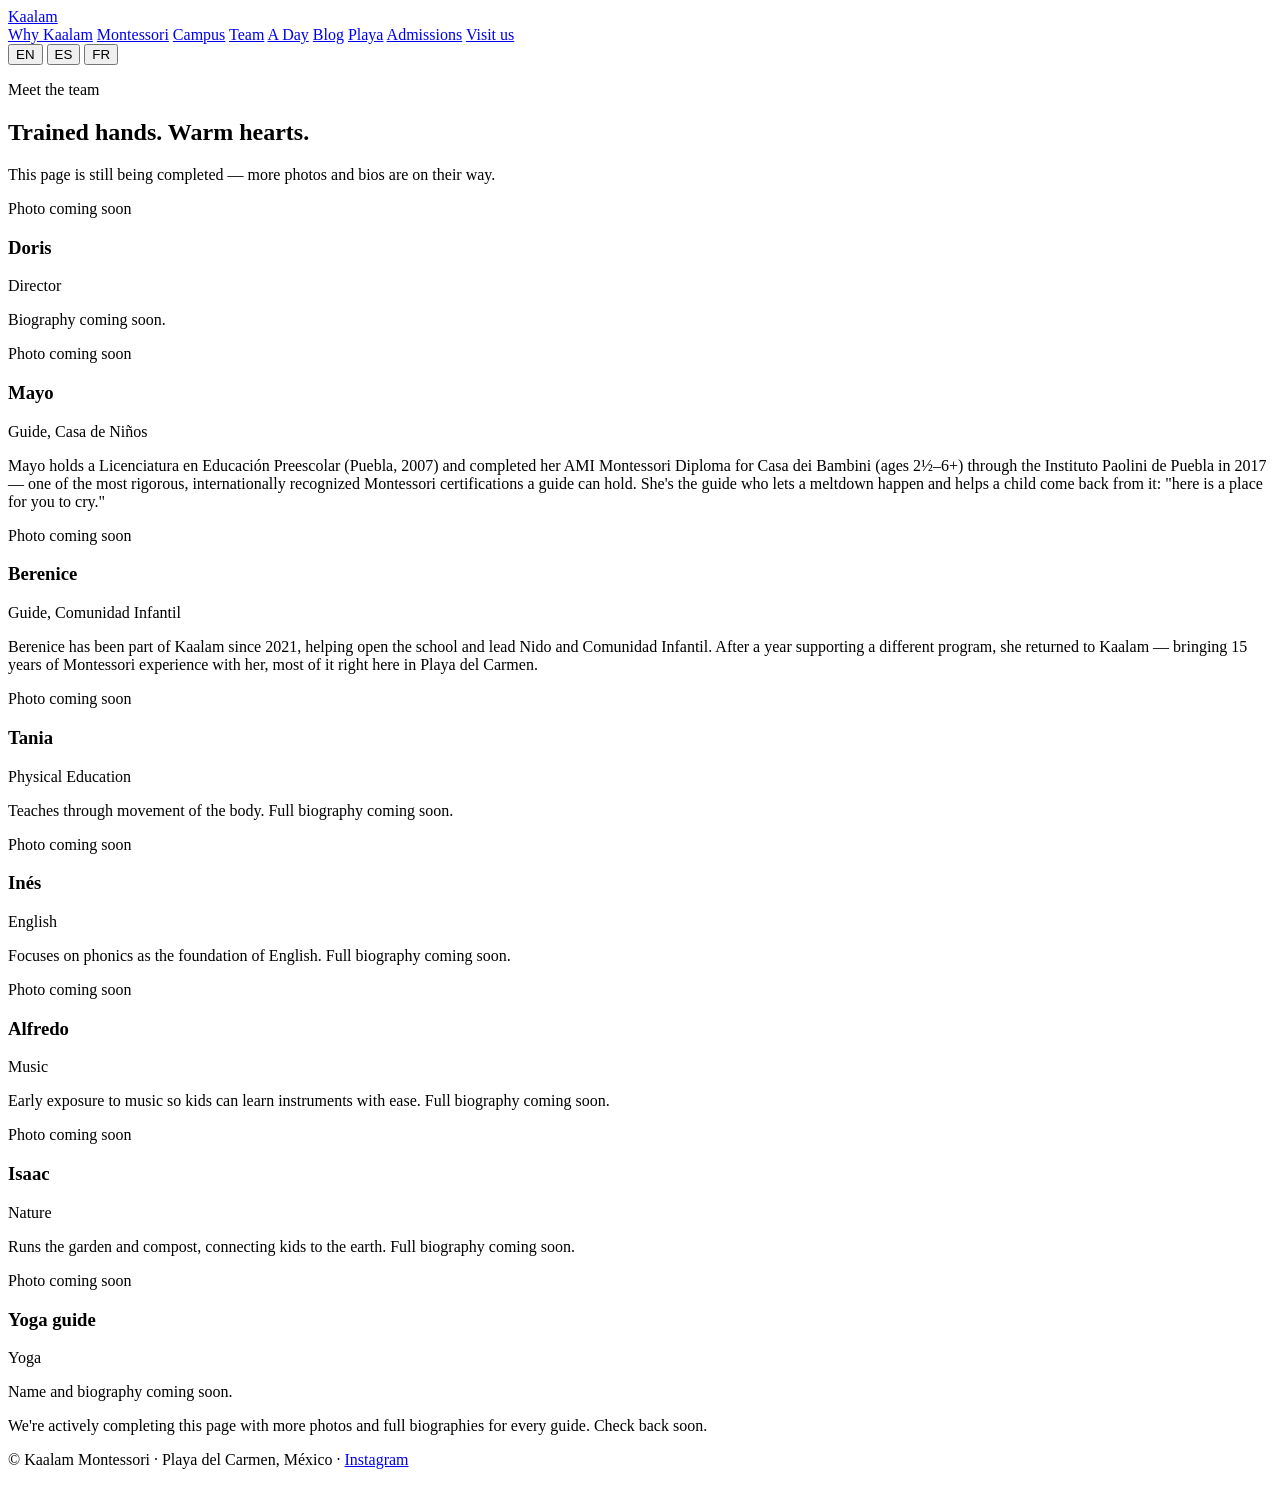
==== equipo.html @ 979062a9 "Add files via upload" ====
<!DOCTYPE html>
<html lang="en">
<head>
<meta charset="UTF-8">
<meta name="viewport" content="width=device-width, initial-scale=1.0">
<title>Equipo — Kaalam Montessori</title>
<link rel="preconnect" href="https://fonts.googleapis.com">
<link rel="preconnect" href="https://fonts.gstatic.com" crossorigin>
<link href="https://fonts.googleapis.com/css2?family=Fraunces:opsz,wght@9..144,400;9..144,500;9..144,600;9..144,700&family=Work+Sans:wght@300;400;500;600;700&family=Caveat:wght@500;600&display=swap" rel="stylesheet">
<link rel="stylesheet" href="styles.css">
<style>
/* Critical inline fallback: ensures only one language shows even if styles.css fails to load */
body.en [data-lang]:not([data-lang="en"]) { display: none !important; }
body.es [data-lang]:not([data-lang="es"]) { display: none !important; }
body.fr [data-lang]:not([data-lang="fr"]) { display: none !important; }
</style>

</head>
<body class="en">

<header class="nav">
  <div class="nav-inner">
    <a href="index.html" class="brand">Kaalam</a>
    <nav class="nav-links">
      <a href="por-que-kaalam.html"><span data-lang="en">Why Kaalam</span><span data-lang="es">Por qué Kaalam</span><span data-lang="fr">Pourquoi Kaalam</span></a>
      <a href="montessori.html">Montessori</a>
      <a href="campus.html"><span data-lang="en">Campus</span><span data-lang="es">Campus</span><span data-lang="fr">Campus</span></a>
      <a href="equipo.html" class="active"><span data-lang="en">Team</span><span data-lang="es">Equipo</span><span data-lang="fr">Équipe</span></a>
      <a href="un-dia.html"><span data-lang="en">A Day</span><span data-lang="es">Un Día</span><span data-lang="fr">Une Journée</span></a>
      <a href="blog.html">Blog</a>
      <a href="playa.html">Playa</a>
      <a href="inscripciones.html"><span data-lang="en">Admissions</span><span data-lang="es">Inscripciones</span><span data-lang="fr">Admissions</span></a>
      <a href="contacto.html" class="nav-cta"><span data-lang="en">Visit us</span><span data-lang="es">Visítanos</span><span data-lang="fr">Visitez-nous</span></a>
    </nav>
    <div class="lang-switch" role="group" aria-label="Language">
      <button data-set-lang="en" class="lang-btn active">EN</button>
      <button data-set-lang="es" class="lang-btn">ES</button>
      <button data-set-lang="fr" class="lang-btn">FR</button>
    </div>
  </div>
</header>

<section class="page-hero">
  <div class="section-inner">
    <p class="eyebrow"><span data-lang="en">Meet the team</span><span data-lang="es">Conoce al equipo</span><span data-lang="fr">Rencontrez l'équipe</span></p>
    <h1><span data-lang="en">Trained hands. Warm hearts.</span><span data-lang="es">Manos capacitadas. Corazones cálidos.</span><span data-lang="fr">Des mains formées. Des cœurs chaleureux.</span></h1>
    <p class="lead"><span data-lang="en">This page is still being completed — more photos and bios are on their way.</span><span data-lang="es">Esta página sigue en construcción — más fotos y biografías están por llegar.</span><span data-lang="fr">Cette page est encore en cours de construction — d'autres photos et biographies arrivent bientôt.</span></p>
  </div>
</section>

<section class="section">
  <div class="section-inner">
    <div class="team-grid">

      <div class="team-card placeholder">
        <div class="team-photo"><span data-lang="en">Photo coming soon</span><span data-lang="es">Foto próximamente</span><span data-lang="fr">Photo à venir</span></div>
        <h3>Doris</h3>
        <p class="team-role"><span data-lang="en">Director</span><span data-lang="es">Directora</span><span data-lang="fr">Directrice</span></p>
        <p><span data-lang="en">Biography coming soon.</span><span data-lang="es">Biografía próximamente.</span><span data-lang="fr">Biographie à venir.</span></p>
      </div>

      <div class="team-card placeholder">
        <div class="team-photo"><span data-lang="en">Photo coming soon</span><span data-lang="es">Foto próximamente</span><span data-lang="fr">Photo à venir</span></div>
        <h3>Mayo</h3>
        <p class="team-role"><span data-lang="en">Guide, Casa de Niños</span><span data-lang="es">Guía de Casa de Niños</span><span data-lang="fr">Éducatrice, Casa de Niños</span></p>
        <p>
          <span data-lang="en">Mayo holds a Licenciatura en Educación Preescolar (Puebla, 2007) and completed her AMI Montessori Diploma for Casa dei Bambini (ages 2½–6+) through the Instituto Paolini de Puebla in 2017 — one of the most rigorous, internationally recognized Montessori certifications a guide can hold. She's the guide who lets a meltdown happen and helps a child come back from it: "here is a place for you to cry."</span>
          <span data-lang="es">Mayo tiene una Licenciatura en Educación Preescolar (Puebla, 2007) y completó su Diploma Montessori AMI para Casa dei Bambini (2½–6+ años) en el Instituto Paolini de Puebla en 2017 — una de las certificaciones Montessori más rigurosas y reconocidas internacionalmente que puede tener una guía. Es la guía que deja que suceda una crisis y ayuda al niño a volver de ella: "aquí tienes un lugar para llorar".</span>
          <span data-lang="fr">Mayo est titulaire d'une Licenciatura en Educación Preescolar (Puebla, 2007) et a obtenu son Diplôme Montessori AMI pour Casa dei Bambini (2½–6+ ans) à l'Instituto Paolini de Puebla en 2017 — l'une des certifications Montessori les plus rigoureuses et reconnues internationalement. C'est l'éducatrice qui laisse une crise se produire et aide l'enfant à en revenir : « voici un endroit où tu peux pleurer ».</span>
        </p>
      </div>

      <div class="team-card">
        <div class="team-photo"><span data-lang="en">Photo coming soon</span><span data-lang="es">Foto próximamente</span><span data-lang="fr">Photo à venir</span></div>
        <h3>Berenice</h3>
        <p class="team-role"><span data-lang="en">Guide, Comunidad Infantil</span><span data-lang="es">Guía de Comunidad Infantil</span><span data-lang="fr">Éducatrice, Comunidad Infantil</span></p>
        <p>
          <span data-lang="en">Berenice has been part of Kaalam since 2021, helping open the school and lead Nido and Comunidad Infantil. After a year supporting a different program, she returned to Kaalam — bringing 15 years of Montessori experience with her, most of it right here in Playa del Carmen.</span>
          <span data-lang="es">Berenice es parte de Kaalam desde 2021, ayudando a abrir la escuela y liderando Nido y Comunidad Infantil. Después de un año apoyando en otro programa, regresó a Kaalam — trayendo consigo 15 años de experiencia Montessori, la mayoría aquí mismo en Playa del Carmen.</span>
          <span data-lang="fr">Berenice fait partie de Kaalam depuis 2021, ayant contribué à l'ouverture de l'école et dirigeant Nido et Comunidad Infantil. Après une année à soutenir un autre programme, elle est revenue à Kaalam — avec 15 ans d'expérience Montessori, la plupart ici même à Playa del Carmen.</span>
        </p>
      </div>

      <div class="team-card placeholder">
        <div class="team-photo"><span data-lang="en">Photo coming soon</span><span data-lang="es">Foto próximamente</span><span data-lang="fr">Photo à venir</span></div>
        <h3>Tania</h3>
        <p class="team-role"><span data-lang="en">Physical Education</span><span data-lang="es">Educación Física</span><span data-lang="fr">Éducation Physique</span></p>
        <p><span data-lang="en">Teaches through movement of the body. Full biography coming soon.</span><span data-lang="es">Enseña a través del movimiento del cuerpo. Biografía completa próximamente.</span><span data-lang="fr">Enseigne à travers le mouvement du corps. Biographie complète à venir.</span></p>
      </div>

      <div class="team-card placeholder">
        <div class="team-photo"><span data-lang="en">Photo coming soon</span><span data-lang="es">Foto próximamente</span><span data-lang="fr">Photo à venir</span></div>
        <h3>Inés</h3>
        <p class="team-role">English</p>
        <p><span data-lang="en">Focuses on phonics as the foundation of English. Full biography coming soon.</span><span data-lang="es">Se enfoca en la fonética como base del inglés. Biografía completa próximamente.</span><span data-lang="fr">Se concentre sur la phonétique comme base de l'anglais. Biographie complète à venir.</span></p>
      </div>

      <div class="team-card placeholder">
        <div class="team-photo"><span data-lang="en">Photo coming soon</span><span data-lang="es">Foto próximamente</span><span data-lang="fr">Photo à venir</span></div>
        <h3>Alfredo</h3>
        <p class="team-role"><span data-lang="en">Music</span><span data-lang="es">Música</span><span data-lang="fr">Musique</span></p>
        <p><span data-lang="en">Early exposure to music so kids can learn instruments with ease. Full biography coming soon.</span><span data-lang="es">Exposición temprana a la música para que los niños aprendan instrumentos con facilidad. Biografía completa próximamente.</span><span data-lang="fr">Une exposition précoce à la musique pour apprendre les instruments avec aisance. Biographie complète à venir.</span></p>
      </div>

      <div class="team-card placeholder">
        <div class="team-photo"><span data-lang="en">Photo coming soon</span><span data-lang="es">Foto próximamente</span><span data-lang="fr">Photo à venir</span></div>
        <h3>Isaac</h3>
        <p class="team-role"><span data-lang="en">Nature</span><span data-lang="es">Naturaleza</span><span data-lang="fr">Nature</span></p>
        <p><span data-lang="en">Runs the garden and compost, connecting kids to the earth. Full biography coming soon.</span><span data-lang="es">Dirige el huerto y la composta, conectando a los niños con la tierra. Biografía completa próximamente.</span><span data-lang="fr">Gère le jardin et le compost, en connectant les enfants à la terre. Biographie complète à venir.</span></p>
      </div>

      <div class="team-card placeholder">
        <div class="team-photo"><span data-lang="en">Photo coming soon</span><span data-lang="es">Foto próximamente</span><span data-lang="fr">Photo à venir</span></div>
        <h3><span data-lang="en">Yoga guide</span><span data-lang="es">Guía de Yoga</span><span data-lang="fr">Guide de Yoga</span></h3>
        <p class="team-role"><span data-lang="en">Yoga</span><span data-lang="es">Yoga</span><span data-lang="fr">Yoga</span></p>
        <p><span data-lang="en">Name and biography coming soon.</span><span data-lang="es">Nombre y biografía próximamente.</span><span data-lang="fr">Nom et biographie à venir.</span></p>
      </div>

    </div>
    <div class="placeholder-note">
      <span data-lang="en">We're actively completing this page with more photos and full biographies for every guide. Check back soon.</span>
      <span data-lang="es">Estamos completando activamente esta página con más fotos y biografías completas de cada guía. Vuelve pronto.</span>
      <span data-lang="fr">Nous complétons activement cette page avec plus de photos et des biographies complètes pour chaque éducatrice. Revenez bientôt.</span>
    </div>
  </div>
</section>

<footer class="footer">
  <p>© <span id="year"></span> Kaalam Montessori · Playa del Carmen, México · <a href="https://instagram.com/montessorikaalam" target="_blank" rel="noopener">Instagram</a></p>
</footer>
<script src="script.js"></script>
</body>
</html>
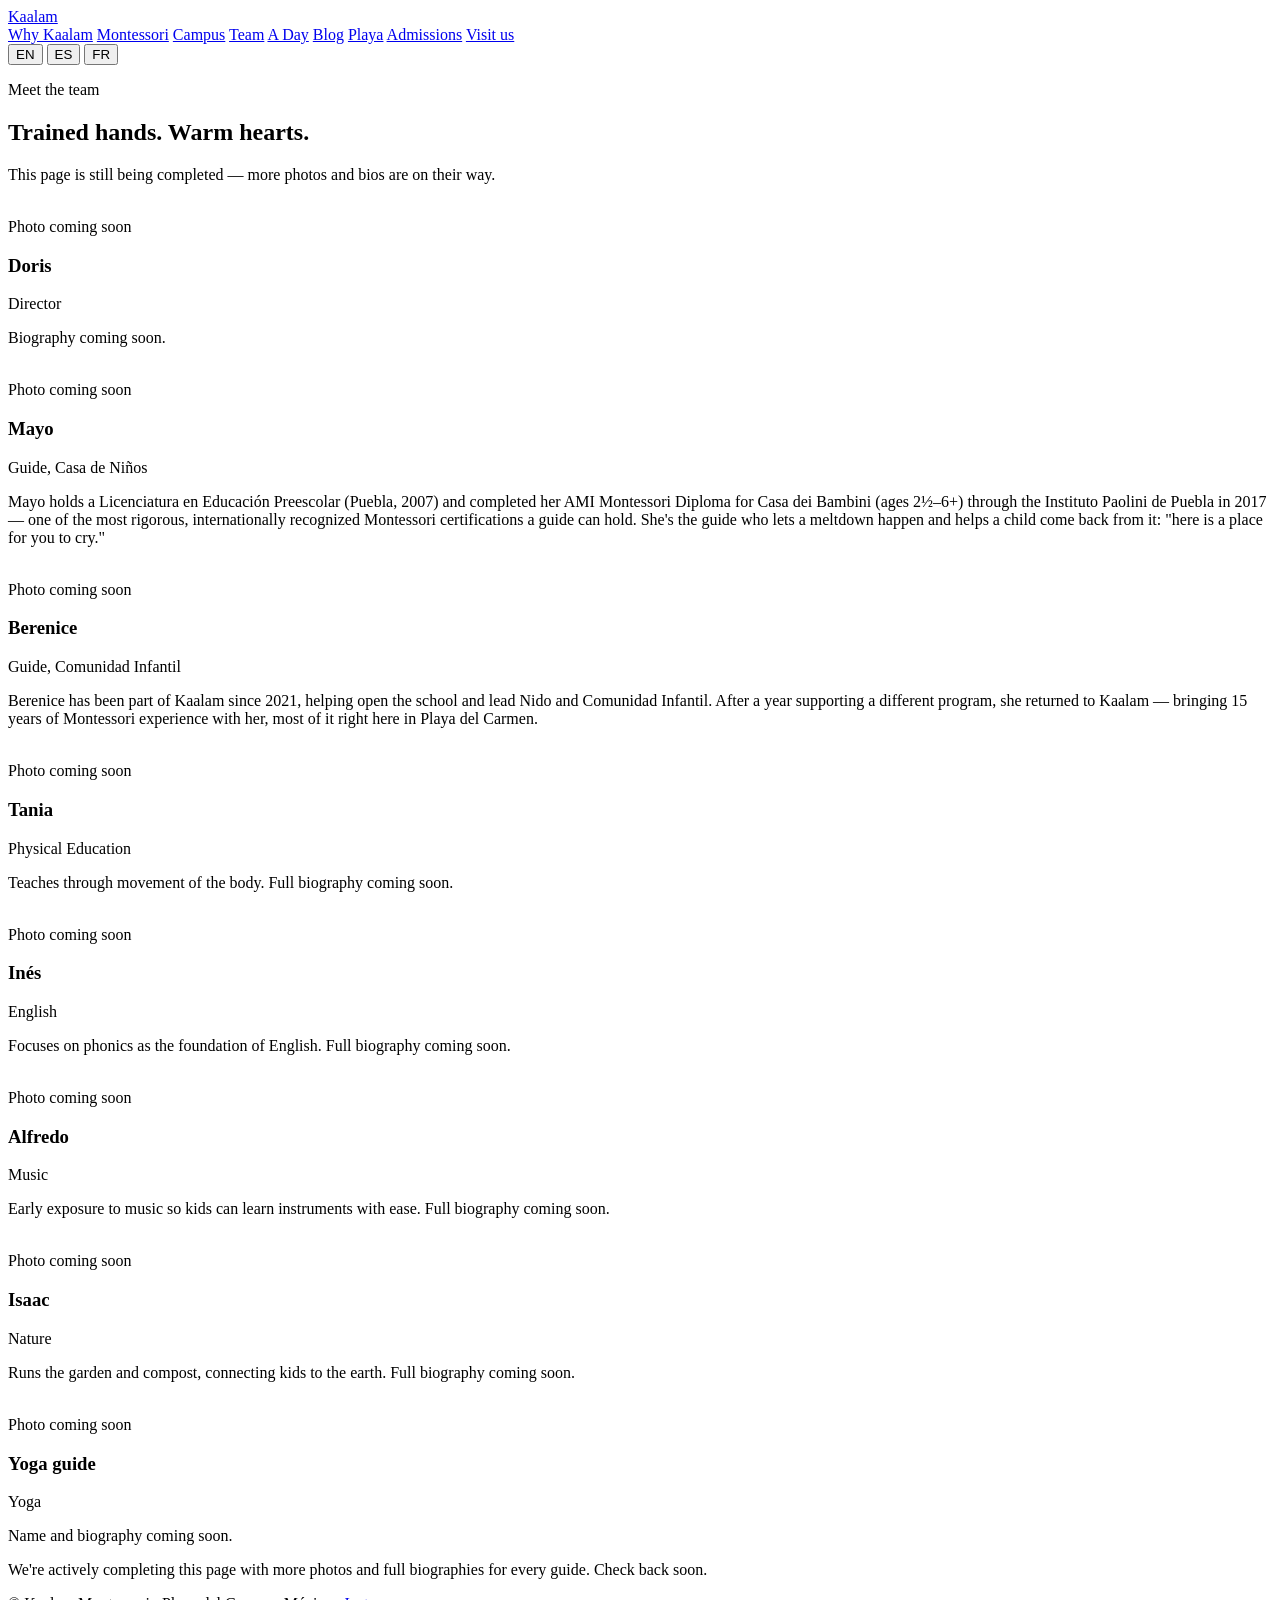
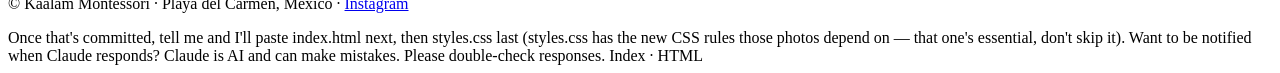
==== commit b1dcd65a: "Update equipo.html" ====
--- a/equipo.html
+++ b/equipo.html
@@ -53,14 +53,14 @@
     <div class="team-grid">
 
       <div class="team-card placeholder">
-        <div class="team-photo"><span data-lang="en">Photo coming soon</span><span data-lang="es">Foto próximamente</span><span data-lang="fr">Photo à venir</span></div>
+        <div class="team-photo has-img"><img src="images/community-work.jpg" alt=""><div class="ph-badge"><span data-lang="en">Photo coming soon</span><span data-lang="es">Foto próximamente</span><span data-lang="fr">Photo à venir</span></div></div>
         <h3>Doris</h3>
         <p class="team-role"><span data-lang="en">Director</span><span data-lang="es">Directora</span><span data-lang="fr">Directrice</span></p>
         <p><span data-lang="en">Biography coming soon.</span><span data-lang="es">Biografía próximamente.</span><span data-lang="fr">Biographie à venir.</span></p>
       </div>
 
       <div class="team-card placeholder">
-        <div class="team-photo"><span data-lang="en">Photo coming soon</span><span data-lang="es">Foto próximamente</span><span data-lang="fr">Photo à venir</span></div>
+        <div class="team-photo has-img"><img src="images/cylinders.jpg" alt=""><div class="ph-badge"><span data-lang="en">Photo coming soon</span><span data-lang="es">Foto próximamente</span><span data-lang="fr">Photo à venir</span></div></div>
         <h3>Mayo</h3>
         <p class="team-role"><span data-lang="en">Guide, Casa de Niños</span><span data-lang="es">Guía de Casa de Niños</span><span data-lang="fr">Éducatrice, Casa de Niños</span></p>
         <p>
@@ -71,7 +71,7 @@
       </div>
 
       <div class="team-card">
-        <div class="team-photo"><span data-lang="en">Photo coming soon</span><span data-lang="es">Foto próximamente</span><span data-lang="fr">Photo à venir</span></div>
+        <div class="team-photo has-img"><img src="images/climb-2.jpg" alt=""><div class="ph-badge"><span data-lang="en">Photo coming soon</span><span data-lang="es">Foto próximamente</span><span data-lang="fr">Photo à venir</span></div></div>
         <h3>Berenice</h3>
         <p class="team-role"><span data-lang="en">Guide, Comunidad Infantil</span><span data-lang="es">Guía de Comunidad Infantil</span><span data-lang="fr">Éducatrice, Comunidad Infantil</span></p>
         <p>
@@ -82,35 +82,35 @@
       </div>
 
       <div class="team-card placeholder">
-        <div class="team-photo"><span data-lang="en">Photo coming soon</span><span data-lang="es">Foto próximamente</span><span data-lang="fr">Photo à venir</span></div>
+        <div class="team-photo has-img"><img src="images/climb-1.jpg" alt=""><div class="ph-badge"><span data-lang="en">Photo coming soon</span><span data-lang="es">Foto próximamente</span><span data-lang="fr">Photo à venir</span></div></div>
         <h3>Tania</h3>
         <p class="team-role"><span data-lang="en">Physical Education</span><span data-lang="es">Educación Física</span><span data-lang="fr">Éducation Physique</span></p>
         <p><span data-lang="en">Teaches through movement of the body. Full biography coming soon.</span><span data-lang="es">Enseña a través del movimiento del cuerpo. Biografía completa próximamente.</span><span data-lang="fr">Enseigne à travers le mouvement du corps. Biographie complète à venir.</span></p>
       </div>
 
       <div class="team-card placeholder">
-        <div class="team-photo"><span data-lang="en">Photo coming soon</span><span data-lang="es">Foto próximamente</span><span data-lang="fr">Photo à venir</span></div>
+        <div class="team-photo has-img"><img src="images/grammar-work.jpg" alt=""><div class="ph-badge"><span data-lang="en">Photo coming soon</span><span data-lang="es">Foto próximamente</span><span data-lang="fr">Photo à venir</span></div></div>
         <h3>Inés</h3>
         <p class="team-role">English</p>
         <p><span data-lang="en">Focuses on phonics as the foundation of English. Full biography coming soon.</span><span data-lang="es">Se enfoca en la fonética como base del inglés. Biografía completa próximamente.</span><span data-lang="fr">Se concentre sur la phonétique comme base de l'anglais. Biographie complète à venir.</span></p>
       </div>
 
       <div class="team-card placeholder">
-        <div class="team-photo"><span data-lang="en">Photo coming soon</span><span data-lang="es">Foto próximamente</span><span data-lang="fr">Photo à venir</span></div>
+        <div class="team-photo has-img"><img src="images/bead-stair.jpg" alt=""><div class="ph-badge"><span data-lang="en">Photo coming soon</span><span data-lang="es">Foto próximamente</span><span data-lang="fr">Photo à venir</span></div></div>
         <h3>Alfredo</h3>
         <p class="team-role"><span data-lang="en">Music</span><span data-lang="es">Música</span><span data-lang="fr">Musique</span></p>
         <p><span data-lang="en">Early exposure to music so kids can learn instruments with ease. Full biography coming soon.</span><span data-lang="es">Exposición temprana a la música para que los niños aprendan instrumentos con facilidad. Biografía completa próximamente.</span><span data-lang="fr">Une exposition précoce à la musique pour apprendre les instruments avec aisance. Biographie complète à venir.</span></p>
       </div>
 
       <div class="team-card placeholder">
-        <div class="team-photo"><span data-lang="en">Photo coming soon</span><span data-lang="es">Foto próximamente</span><span data-lang="fr">Photo à venir</span></div>
+        <div class="team-photo has-img"><img src="images/garden.jpg" alt=""><div class="ph-badge"><span data-lang="en">Photo coming soon</span><span data-lang="es">Foto próximamente</span><span data-lang="fr">Photo à venir</span></div></div>
         <h3>Isaac</h3>
         <p class="team-role"><span data-lang="en">Nature</span><span data-lang="es">Naturaleza</span><span data-lang="fr">Nature</span></p>
         <p><span data-lang="en">Runs the garden and compost, connecting kids to the earth. Full biography coming soon.</span><span data-lang="es">Dirige el huerto y la composta, conectando a los niños con la tierra. Biografía completa próximamente.</span><span data-lang="fr">Gère le jardin et le compost, en connectant les enfants à la terre. Biographie complète à venir.</span></p>
       </div>
 
       <div class="team-card placeholder">
-        <div class="team-photo"><span data-lang="en">Photo coming soon</span><span data-lang="es">Foto próximamente</span><span data-lang="fr">Photo à venir</span></div>
+        <div class="team-photo has-img"><img src="images/number-rods.jpg" alt=""><div class="ph-badge"><span data-lang="en">Photo coming soon</span><span data-lang="es">Foto próximamente</span><span data-lang="fr">Photo à venir</span></div></div>
         <h3><span data-lang="en">Yoga guide</span><span data-lang="es">Guía de Yoga</span><span data-lang="fr">Guide de Yoga</span></h3>
         <p class="team-role"><span data-lang="en">Yoga</span><span data-lang="es">Yoga</span><span data-lang="fr">Yoga</span></p>
         <p><span data-lang="en">Name and biography coming soon.</span><span data-lang="es">Nombre y biografía próximamente.</span><span data-lang="fr">Nom et biographie à venir.</span></p>
@@ -131,3 +131,13 @@
 <script src="script.js"></script>
 </body>
 </html>
+
+Once that's committed, tell me and I'll paste index.html next, then styles.css last (styles.css has the new CSS rules those photos depend on — that one's essential, don't skip it).
+
+Want to be notified when Claude responds?
+
+
+
+
+Claude is AI and can make mistakes. Please double-check responses.
+Index · HTML
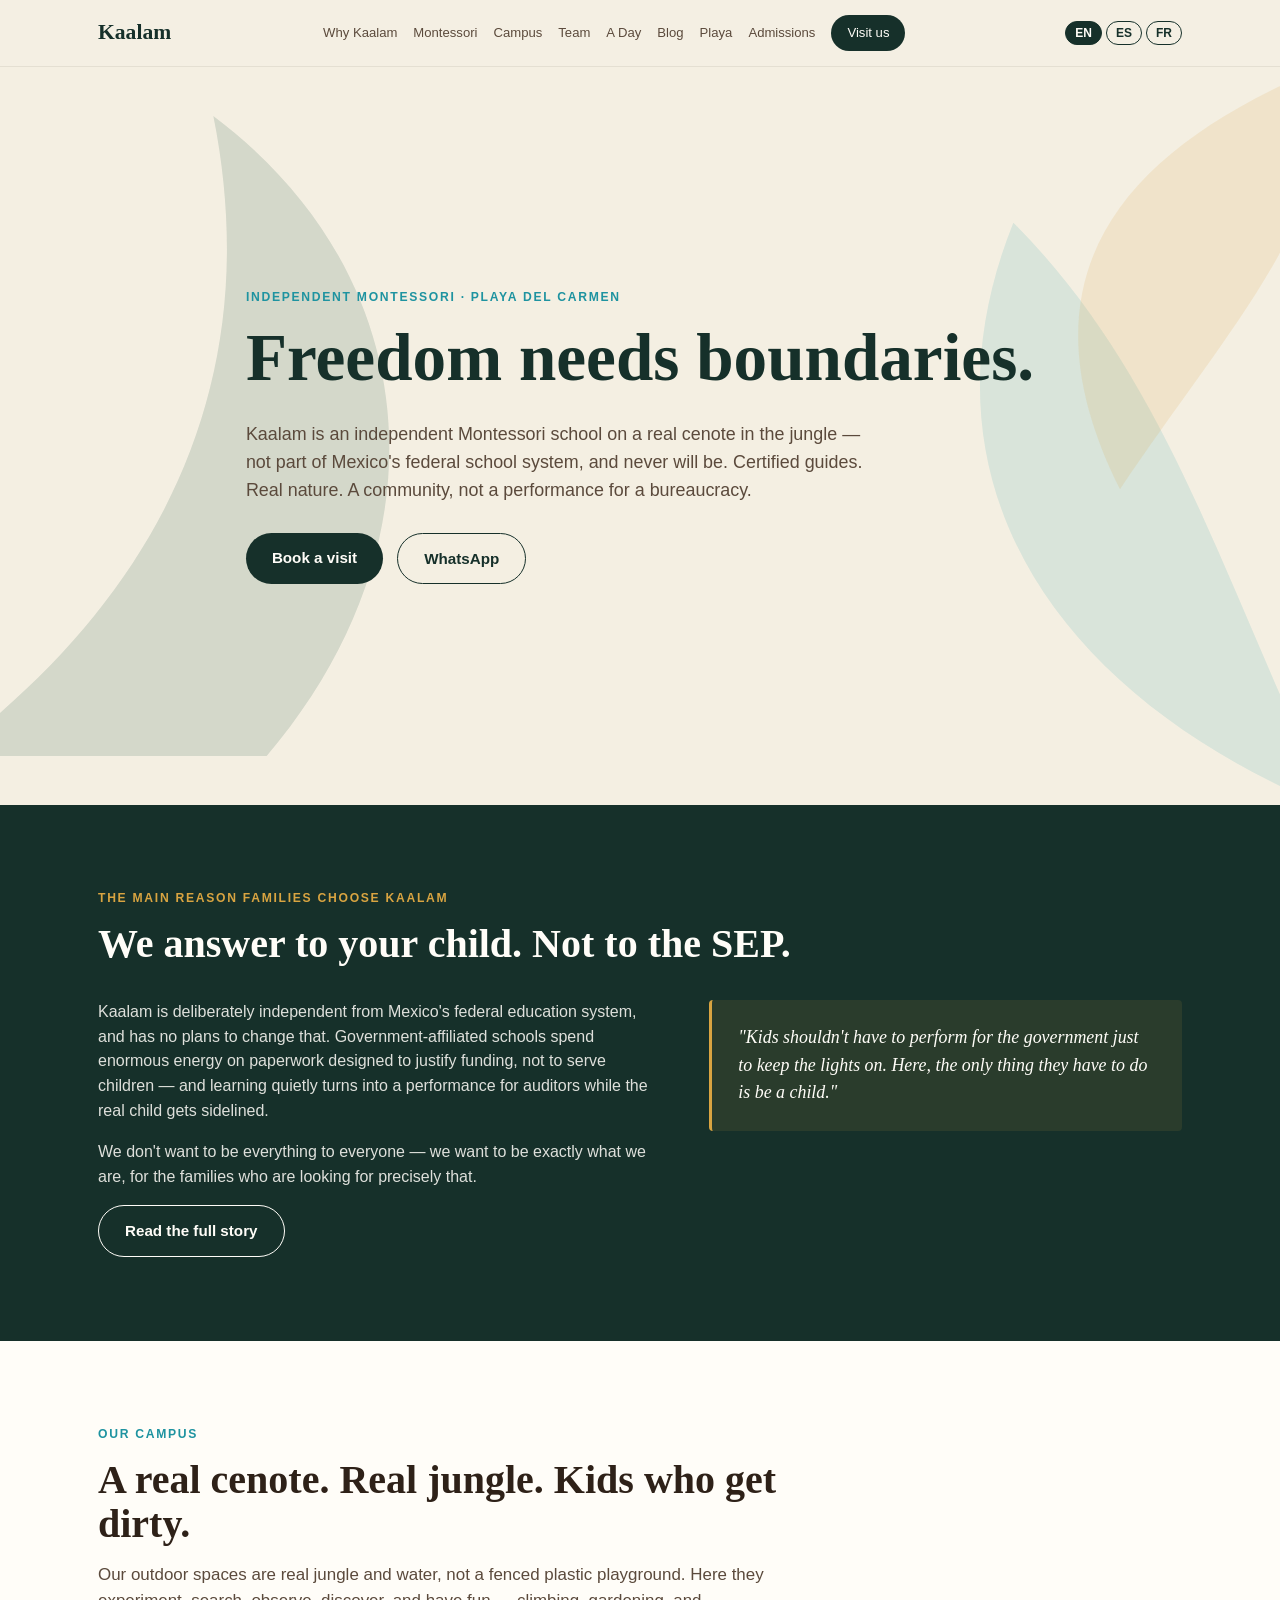
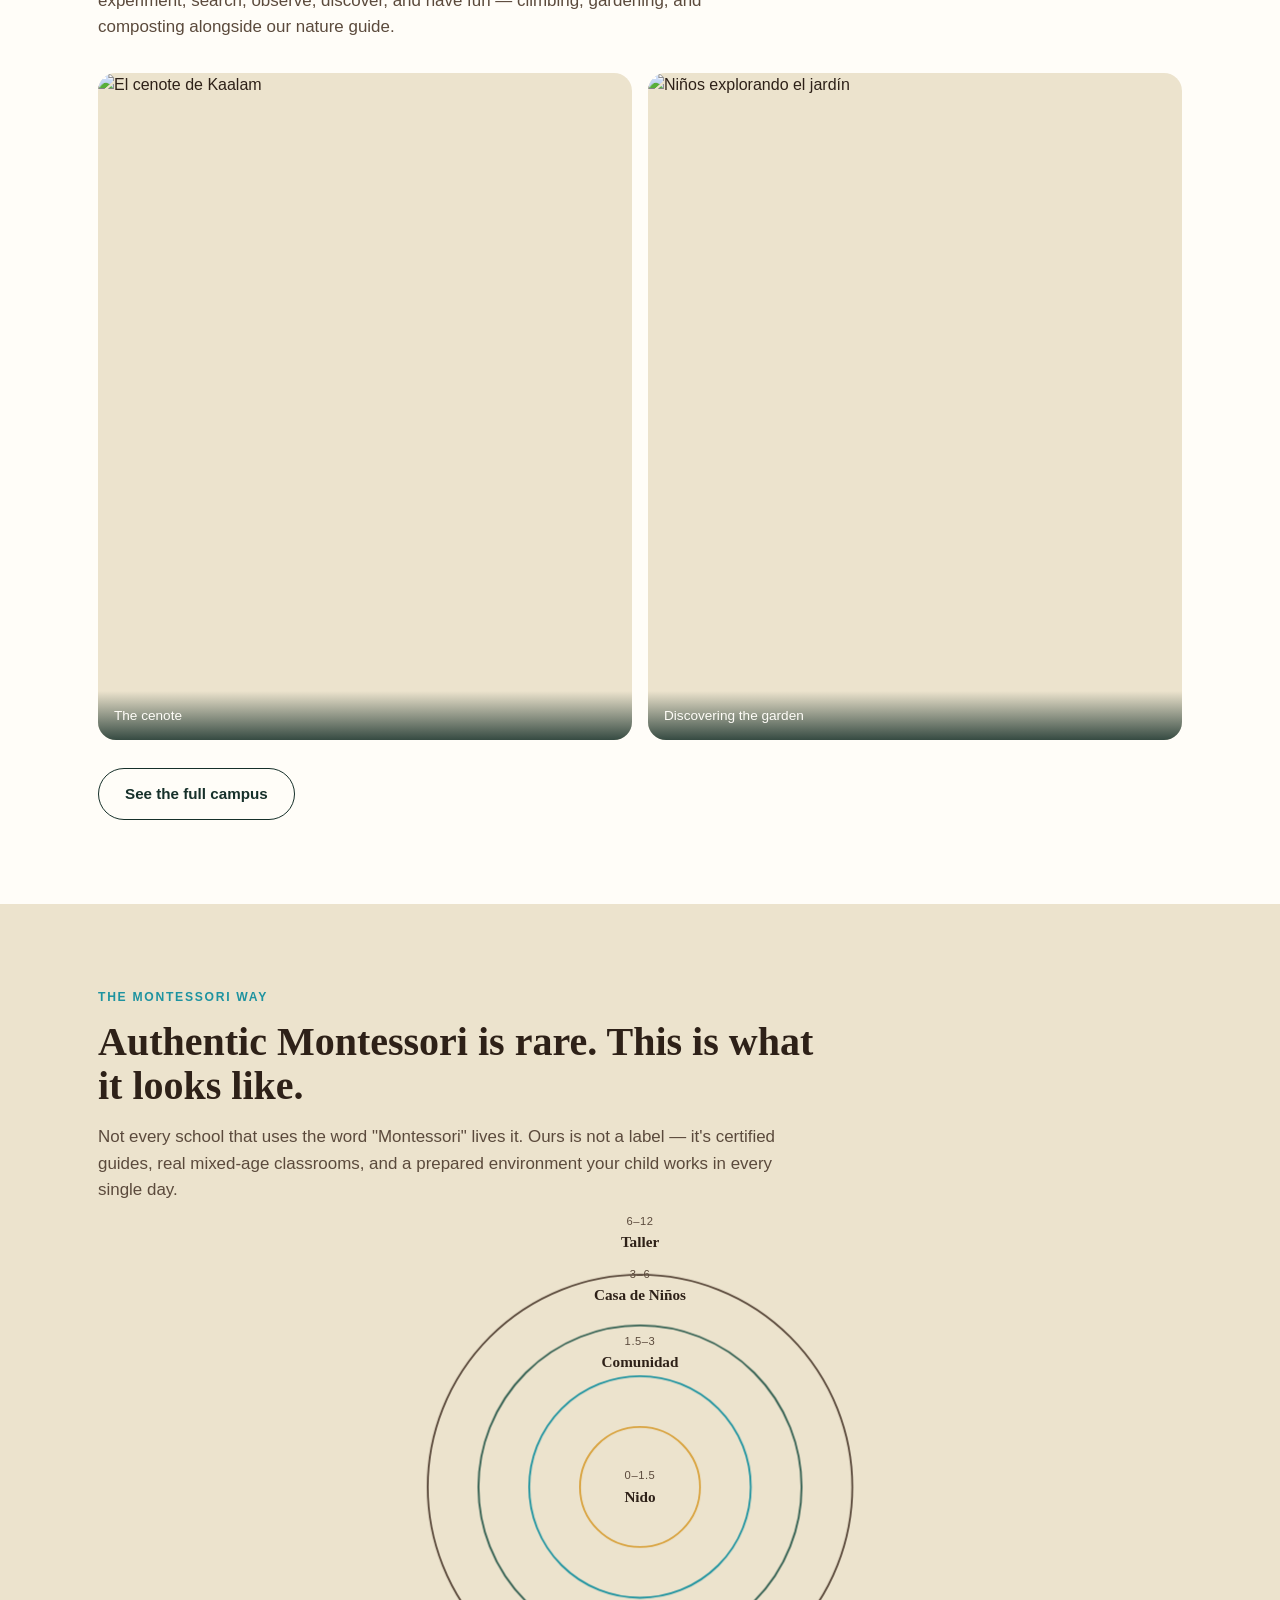
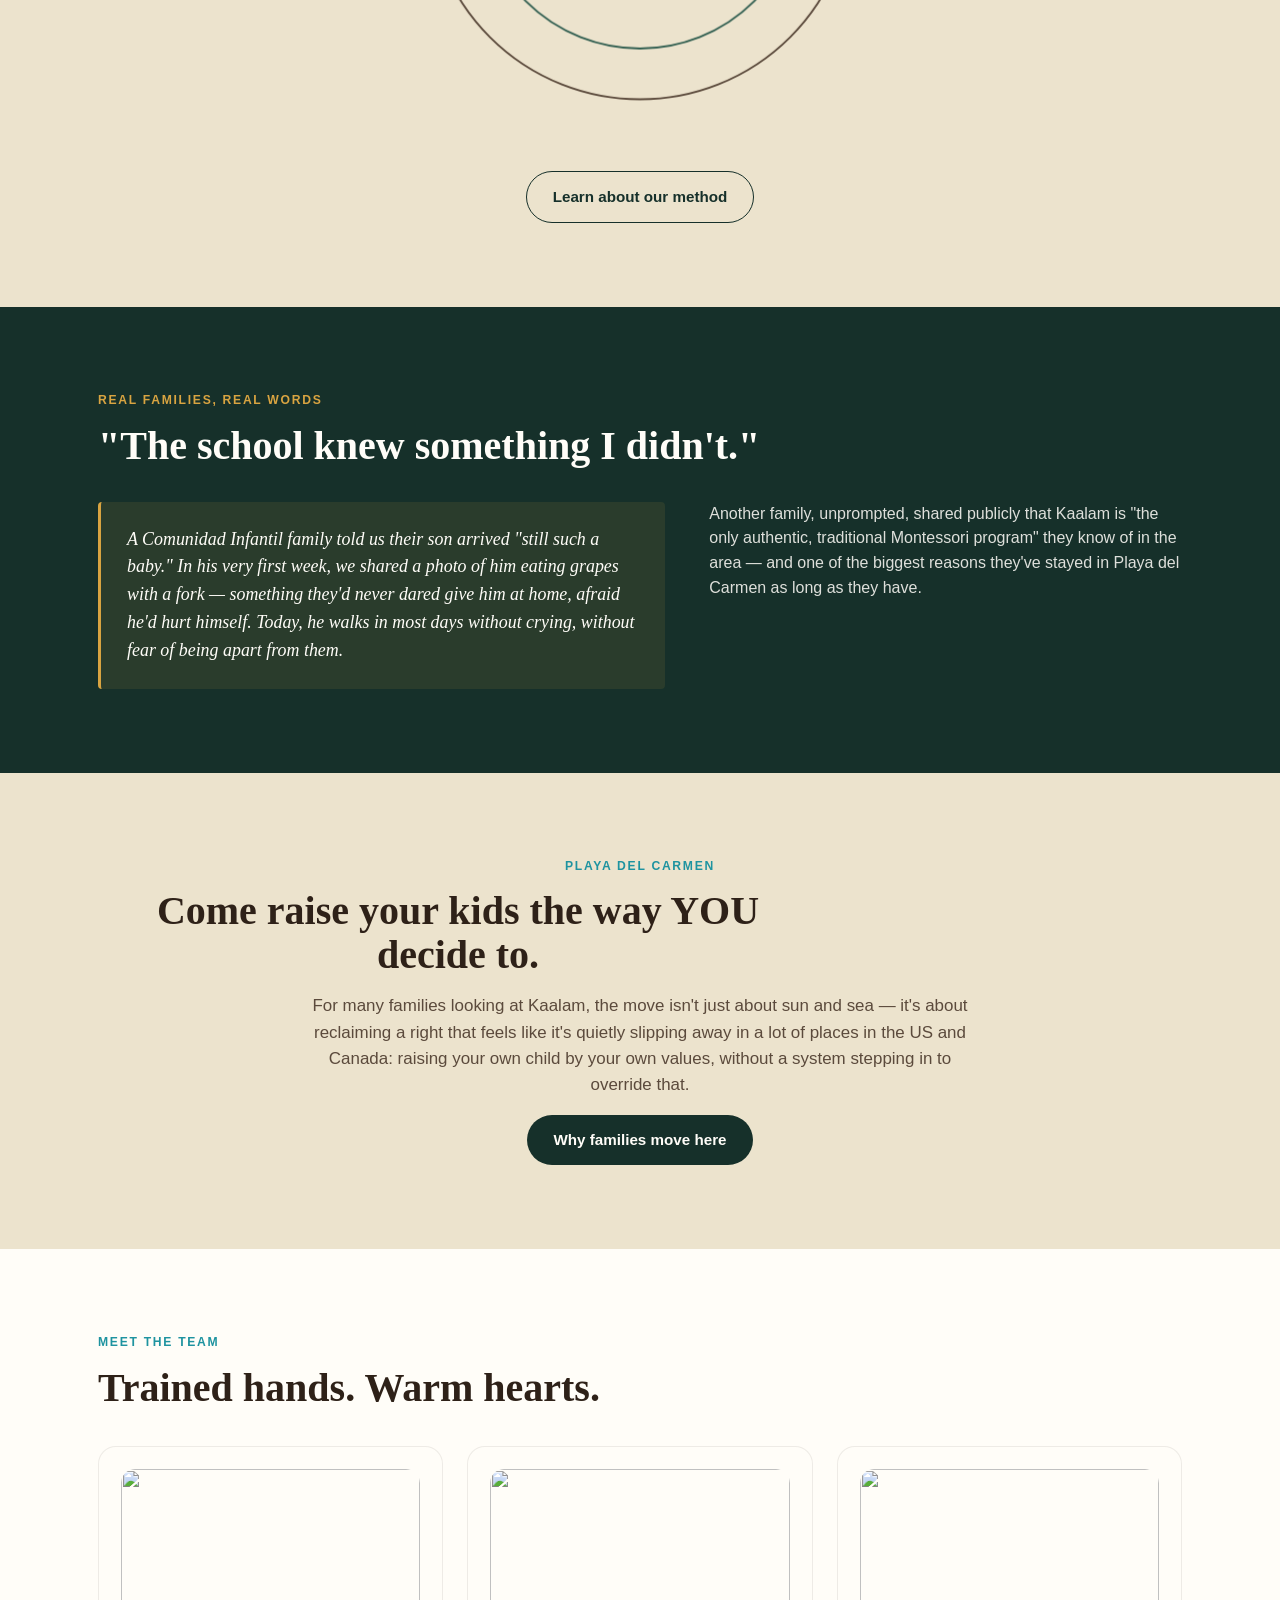
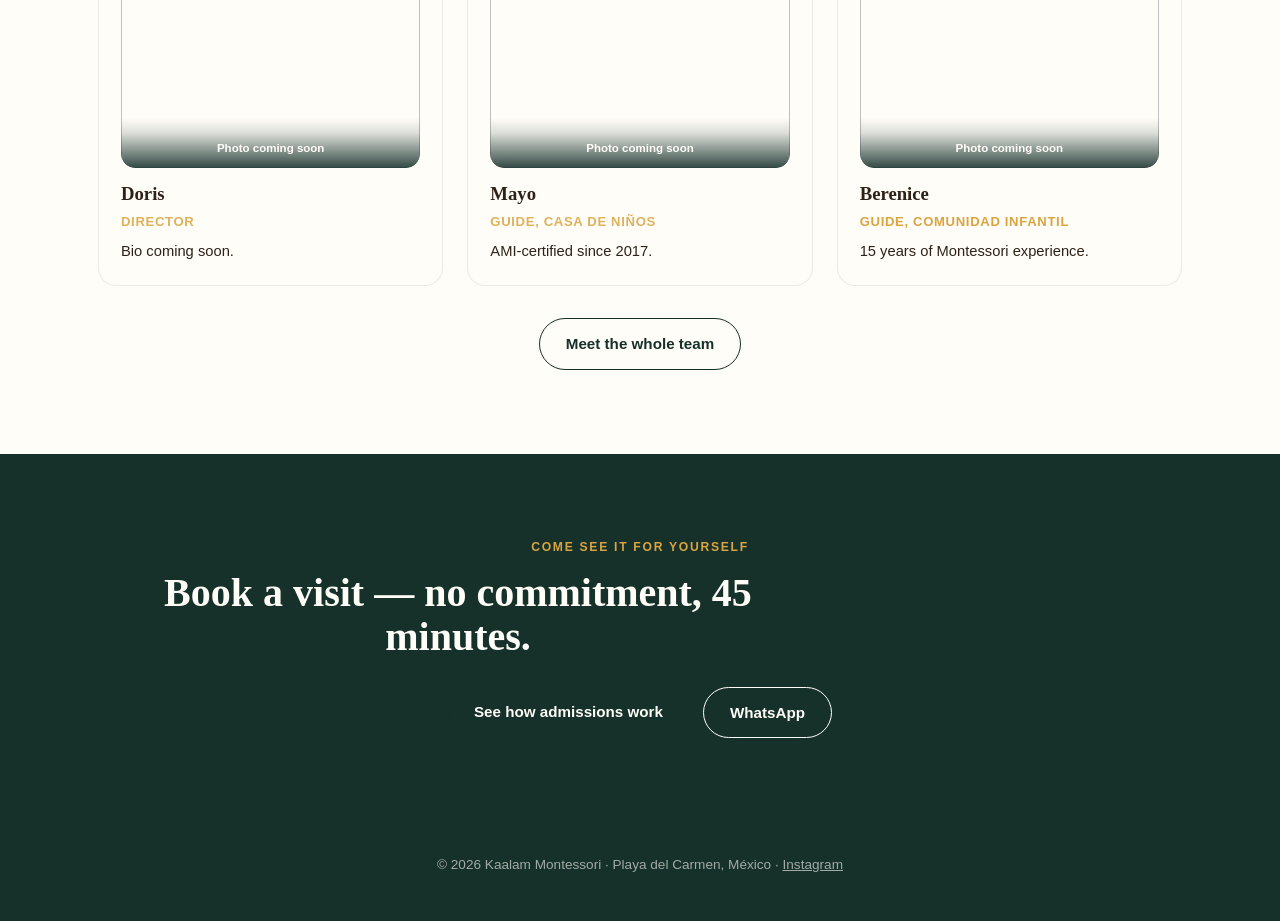
==== commit af5672b7: "Update equipo.html" ====
--- a/equipo.html
+++ b/equipo.html
@@ -3,7 +3,8 @@
 <head>
 <meta charset="UTF-8">
 <meta name="viewport" content="width=device-width, initial-scale=1.0">
-<title>Equipo — Kaalam Montessori</title>
+<title>Kaalam Montessori — Playa del Carmen</title>
+<meta name="description" content="Colegio Montessori independiente en Playa del Carmen. Sin SEP, con cenote propio, guías certificadas AMI, y una comunidad real.">
 <link rel="preconnect" href="https://fonts.googleapis.com">
 <link rel="preconnect" href="https://fonts.gstatic.com" crossorigin>
 <link href="https://fonts.googleapis.com/css2?family=Fraunces:opsz,wght@9..144,400;9..144,500;9..144,600;9..144,700&family=Work+Sans:wght@300;400;500;600;700&family=Caveat:wght@500;600&display=swap" rel="stylesheet">
@@ -25,7 +26,7 @@
       <a href="por-que-kaalam.html"><span data-lang="en">Why Kaalam</span><span data-lang="es">Por qué Kaalam</span><span data-lang="fr">Pourquoi Kaalam</span></a>
       <a href="montessori.html">Montessori</a>
       <a href="campus.html"><span data-lang="en">Campus</span><span data-lang="es">Campus</span><span data-lang="fr">Campus</span></a>
-      <a href="equipo.html" class="active"><span data-lang="en">Team</span><span data-lang="es">Equipo</span><span data-lang="fr">Équipe</span></a>
+      <a href="equipo.html"><span data-lang="en">Team</span><span data-lang="es">Equipo</span><span data-lang="fr">Équipe</span></a>
       <a href="un-dia.html"><span data-lang="en">A Day</span><span data-lang="es">Un Día</span><span data-lang="fr">Une Journée</span></a>
       <a href="blog.html">Blog</a>
       <a href="playa.html">Playa</a>
@@ -40,87 +41,221 @@
   </div>
 </header>
 
-<section class="page-hero">
+<!-- HERO -->
+<section class="hero">
+  <div class="hero-leaves" aria-hidden="true">
+    <svg viewBox="0 0 1200 700" preserveAspectRatio="xMidYMid slice">
+      <path class="leaf leaf-1" d="M-50,650 C150,500 250,300 200,50 C400,200 420,450 250,650 Z"/>
+      <path class="leaf leaf-2" d="M1250,700 C1000,600 850,400 950,150 C1100,300 1150,500 1250,700 Z"/>
+      <path class="leaf leaf-3" d="M1250,0 C1050,80 950,200 1050,400 C1150,250 1250,150 1250,0 Z"/>
+    </svg>
+  </div>
+  <div class="hero-inner">
+    <p class="eyebrow"><span data-lang="en">Independent Montessori · Playa del Carmen</span><span data-lang="es">Montessori Independiente · Playa del Carmen</span><span data-lang="fr">Montessori Indépendante · Playa del Carmen</span></p>
+    <h1>
+      <span data-lang="en">Freedom needs boundaries.</span>
+      <span data-lang="es">La libertad necesita límites.</span>
+      <span data-lang="fr">La liberté a besoin de limites.</span>
+    </h1>
+    <p class="hero-sub">
+      <span data-lang="en">Kaalam is an independent Montessori school on a real cenote in the jungle — not part of Mexico's federal school system, and never will be. Certified guides. Real nature. A community, not a performance for a bureaucracy.</span>
+      <span data-lang="es">Kaalam es un colegio Montessori independiente sobre un cenote real en la selva — no somos parte del sistema educativo federal de México, y nunca lo seremos. Guías certificadas. Naturaleza real. Una comunidad, no una actuación para una burocracia.</span>
+      <span data-lang="fr">Kaalam est une école Montessori indépendante, construite sur un véritable cénote dans la jungle — nous ne faisons pas partie du système éducatif fédéral mexicain, et ne le ferons jamais. Des éducatrices certifiées. Une nature réelle. Une communauté, pas une performance pour une bureaucratie.</span>
+    </p>
+    <div class="hero-actions">
+      <a href="inscripciones.html" class="btn btn-primary"><span data-lang="en">Book a visit</span><span data-lang="es">Agenda una visita</span><span data-lang="fr">Réservez une visite</span></a>
+      <a href="https://wa.me/529841052595" target="_blank" rel="noopener" class="btn btn-ghost">WhatsApp</a>
+    </div>
+  </div>
+</section>
+
+<!-- WHY DIFFERENT -->
+<section class="section section-dark">
+  <div class="section-inner">
+    <p class="eyebrow light"><span data-lang="en">The main reason families choose Kaalam</span><span data-lang="es">La razón principal para elegir Kaalam</span><span data-lang="fr">La raison principale de choisir Kaalam</span></p>
+    <h2>
+      <span data-lang="en">We answer to your child. Not to the SEP.</span>
+      <span data-lang="es">Le respondemos a tu hijo. No a la SEP.</span>
+      <span data-lang="fr">Nous répondons à votre enfant. Pas au ministère de l'Éducation.</span>
+    </h2>
+    <div class="two-col">
+      <div class="col-text">
+        <p>
+          <span data-lang="en">Kaalam is deliberately independent from Mexico's federal education system, and has no plans to change that. Government-affiliated schools spend enormous energy on paperwork designed to justify funding, not to serve children — and learning quietly turns into a performance for auditors while the real child gets sidelined.</span>
+          <span data-lang="es">Kaalam es deliberadamente independiente del sistema educativo federal de México, y no tenemos planes de cambiar eso. Las escuelas incorporadas al gobierno invierten una energía enorme en trámites diseñados para justificar el financiamiento, no para servir a los niños — y el aprendizaje se convierte, sin darse cuenta, en una actuación para los auditores, mientras el niño real queda en segundo plano.</span>
+          <span data-lang="fr">Kaalam est délibérément indépendante du système éducatif fédéral mexicain, et nous n'avons pas l'intention de changer cela. Les écoles affiliées au gouvernement consacrent une énergie considérable à des démarches conçues pour justifier un financement, pas pour servir les enfants — et l'apprentissage devient silencieusement une représentation pour les inspecteurs, pendant que l'enfant réel passe au second plan.</span>
+        </p>
+        <p>
+          <span data-lang="en">We don't want to be everything to everyone — we want to be exactly what we are, for the families who are looking for precisely that.</span>
+          <span data-lang="es">No queremos ser todo para todos — queremos ser exactamente lo que somos, para las familias que buscan precisamente eso.</span>
+          <span data-lang="fr">Nous ne voulons pas être tout pour tout le monde — nous voulons être exactement ce que nous sommes, pour les familles qui cherchent précisément cela.</span>
+        </p>
+        <a href="por-que-kaalam.html" class="btn btn-ghost"><span data-lang="en">Read the full story</span><span data-lang="es">Lee la historia completa</span><span data-lang="fr">Lire l'histoire complète</span></a>
+      </div>
+      <div class="col-quote">
+        <blockquote>
+          <span data-lang="en">"Kids shouldn't have to perform for the government just to keep the lights on. Here, the only thing they have to do is be a child."</span>
+          <span data-lang="es">"Los niños no deberían tener que actuar para el gobierno solo para mantener las luces encendidas. Aquí, lo único que tienen que hacer es ser niños."</span>
+          <span data-lang="fr">« Les enfants ne devraient pas avoir à se produire pour le gouvernement juste pour continuer à fonctionner. Ici, la seule chose qu'ils doivent faire, c'est être des enfants. »</span>
+        </blockquote>
+      </div>
+    </div>
+  </div>
+</section>
+
+<!-- REAL NATURE -->
+<section class="section">
+  <div class="section-inner">
+    <p class="eyebrow"><span data-lang="en">Our campus</span><span data-lang="es">Nuestro campus</span><span data-lang="fr">Notre campus</span></p>
+    <h2>
+      <span data-lang="en">A real cenote. Real jungle. Kids who get dirty.</span>
+      <span data-lang="es">Un cenote real. Selva real. Niños que se ensucian.</span>
+      <span data-lang="fr">Un vrai cénote. Une vraie jungle. Des enfants qui se salissent.</span>
+    </h2>
+    <p class="section-lead">
+      <span data-lang="en">Our outdoor spaces are real jungle and water, not a fenced plastic playground. Here they experiment, search, observe, discover, and have fun — climbing, gardening, and composting alongside our nature guide.</span>
+      <span data-lang="es">Nuestros espacios exteriores son selva y agua reales, no un parque de plástico cercado. Aquí experimentan, buscan, observan, descubren y se divierten — trepando, cultivando y composteando junto a nuestro guía de naturaleza.</span>
+      <span data-lang="fr">Nos espaces extérieurs sont une vraie jungle avec de l'eau, pas une aire de jeux en plastique clôturée. Ici, ils expérimentent, cherchent, observent, découvrent et s'amusent — en grimpant, jardinant et compostant aux côtés de notre guide nature.</span>
+    </p>
+    <div class="photo-grid two">
+      <div class="photo-card">
+        <img src="images/cenote.jpg" alt="El cenote de Kaalam">
+        <div class="cap"><span data-lang="en">The cenote</span><span data-lang="es">El cenote</span><span data-lang="fr">Le cénote</span></div>
+      </div>
+      <div class="photo-card">
+        <img src="images/garden.jpg" alt="Niños explorando el jardín">
+        <div class="cap"><span data-lang="en">Discovering the garden</span><span data-lang="es">Descubriendo el jardín</span><span data-lang="fr">Découvrir le jardin</span></div>
+      </div>
+    </div>
+    <div style="margin-top:28px;">
+      <a href="campus.html" class="btn btn-ghost"><span data-lang="en">See the full campus</span><span data-lang="es">Ve el campus completo</span><span data-lang="fr">Voir tout le campus</span></a>
+    </div>
+  </div>
+</section>
+
+<!-- MONTESSORI AUTHENTICITY -->
+<section class="section section-cream">
+  <div class="section-inner">
+    <p class="eyebrow"><span data-lang="en">The Montessori way</span><span data-lang="es">El método Montessori</span><span data-lang="fr">La méthode Montessori</span></p>
+    <h2>
+      <span data-lang="en">Authentic Montessori is rare. This is what it looks like.</span>
+      <span data-lang="es">El Montessori auténtico es poco común. Así se ve.</span>
+      <span data-lang="fr">Le vrai Montessori est rare. Voici à quoi il ressemble.</span>
+    </h2>
+    <p class="section-lead">
+      <span data-lang="en">Not every school that uses the word "Montessori" lives it. Ours is not a label — it's certified guides, real mixed-age classrooms, and a prepared environment your child works in every single day.</span>
+      <span data-lang="es">No toda escuela que usa la palabra "Montessori" la vive de verdad. La nuestra no es una etiqueta — son guías certificadas, salones de edades mixtas reales, y un ambiente preparado en el que tu hijo trabaja todos los días.</span>
+      <span data-lang="fr">Toutes les écoles qui utilisent le mot « Montessori » ne le vivent pas vraiment. La nôtre n'est pas une étiquette — ce sont des éducatrices certifiées, de vraies classes d'âges mélangés, et un environnement préparé où votre enfant travaille chaque jour.</span>
+    </p>
+    <div class="rings-wrap">
+      <svg class="rings-svg" viewBox="0 0 520 520" aria-hidden="true">
+        <circle class="ring ring-4" cx="260" cy="260" r="230"/>
+        <circle class="ring ring-3" cx="260" cy="260" r="175"/>
+        <circle class="ring ring-2" cx="260" cy="260" r="120"/>
+        <circle class="ring ring-1" cx="260" cy="260" r="65"/>
+      </svg>
+      <div class="rings-labels">
+        <div class="ring-label label-1"><span class="ring-age">0–1.5</span><span class="ring-name">Nido</span></div>
+        <div class="ring-label label-2"><span class="ring-age">1.5–3</span><span class="ring-name">Comunidad</span></div>
+        <div class="ring-label label-3"><span class="ring-age">3–6</span><span class="ring-name">Casa de Niños</span></div>
+        <div class="ring-label label-4"><span class="ring-age">6–12</span><span class="ring-name">Taller</span></div>
+      </div>
+    </div>
+    <div style="text-align:center;">
+      <a href="montessori.html" class="btn btn-ghost"><span data-lang="en">Learn about our method</span><span data-lang="es">Conoce nuestro método</span><span data-lang="fr">Découvrir notre méthode</span></a>
+    </div>
+  </div>
+</section>
+
+<!-- REAL FAMILIES -->
+<section class="section section-dark">
+  <div class="section-inner">
+    <p class="eyebrow light"><span data-lang="en">Real families, real words</span><span data-lang="es">Familias reales, palabras reales</span><span data-lang="fr">De vraies familles, de vrais mots</span></p>
+    <h2>
+      <span data-lang="en">"The school knew something I didn't."</span>
+      <span data-lang="es">"La escuela sabía algo que yo no sabía."</span>
+      <span data-lang="fr">« L'école savait quelque chose que j'ignorais. »</span>
+    </h2>
+    <div class="two-col">
+      <div class="col-quote">
+        <blockquote>
+          <span data-lang="en">A Comunidad Infantil family told us their son arrived "still such a baby." In his very first week, we shared a photo of him eating grapes with a fork — something they'd never dared give him at home, afraid he'd hurt himself. Today, he walks in most days without crying, without fear of being apart from them.</span>
+          <span data-lang="es">Una familia de Comunidad Infantil nos contó que su hijo llegó "muy bebé". En su primera semana, les compartimos una foto de él comiendo uvas con un tenedor — algo que en casa nunca se habían atrevido a darle por miedo a que se lastimara. Hoy, la mayoría de los días entra sin llorar, sin miedo a separarse de ellos.</span>
+          <span data-lang="fr">Une famille de Comunidad Infantil nous a raconté que son fils est arrivé « encore si bébé ». Dès sa première semaine, nous avons partagé une photo de lui mangeant des raisins avec une fourchette — quelque chose qu'ils n'avaient jamais osé lui donner à la maison, de peur qu'il se blesse. Aujourd'hui, il entre la plupart des jours sans pleurer, sans peur d'être séparé d'eux.</span>
+        </blockquote>
+      </div>
+      <div class="col-text">
+        <p>
+          <span data-lang="en">Another family, unprompted, shared publicly that Kaalam is "the only authentic, traditional Montessori program" they know of in the area — and one of the biggest reasons they've stayed in Playa del Carmen as long as they have.</span>
+          <span data-lang="es">Otra familia, sin que se lo pidiéramos, compartió públicamente que Kaalam es "el único programa Montessori auténtico y tradicional" que conocen en la zona — y una de las razones más grandes por las que se han quedado en Playa del Carmen tanto tiempo.</span>
+          <span data-lang="fr">Une autre famille a spontanément partagé publiquement que Kaalam est « le seul programme Montessori authentique et traditionnel » qu'elle connaisse dans la région — et l'une des principales raisons pour lesquelles elle est restée à Playa del Carmen aussi longtemps.</span>
+        </p>
+      </div>
+    </div>
+  </div>
+</section>
+
+<!-- PLAYA -->
+<section class="section section-cream center">
+  <div class="section-inner center">
+    <p class="eyebrow"><span data-lang="en">Playa del Carmen</span><span data-lang="es">Playa del Carmen</span><span data-lang="fr">Playa del Carmen</span></p>
+    <h2>
+      <span data-lang="en">Come raise your kids the way YOU decide to.</span>
+      <span data-lang="es">Ven a criar a tus hijos como TÚ decidas.</span>
+      <span data-lang="fr">Venez élever vos enfants comme VOUS le décidez.</span>
+    </h2>
+    <p class="section-lead">
+      <span data-lang="en">For many families looking at Kaalam, the move isn't just about sun and sea — it's about reclaiming a right that feels like it's quietly slipping away in a lot of places in the US and Canada: raising your own child by your own values, without a system stepping in to override that.</span>
+      <span data-lang="es">Para muchas familias que consideran Kaalam, la mudanza no es solo por el sol y el mar — es recuperar un derecho que parece estarse perdiendo poco a poco en muchos lugares de EE.UU. y Canadá: criar a tu propio hijo según tus propios valores, sin que un sistema intervenga para anularlo.</span>
+      <span data-lang="fr">Pour de nombreuses familles qui envisagent Kaalam, le déménagement ne concerne pas seulement le soleil et la mer — il s'agit de retrouver un droit qui semble s'effriter tranquillement dans beaucoup d'endroits aux États-Unis et au Canada : élever son propre enfant selon ses propres valeurs, sans qu'un système ne s'y interpose.</span>
+    </p>
+    <a href="playa.html" class="btn btn-primary"><span data-lang="en">Why families move here</span><span data-lang="es">Por qué las familias se mudan aquí</span><span data-lang="fr">Pourquoi les familles s'installent ici</span></a>
+  </div>
+</section>
+
+<!-- TEAM TEASER -->
+<section class="section">
   <div class="section-inner">
     <p class="eyebrow"><span data-lang="en">Meet the team</span><span data-lang="es">Conoce al equipo</span><span data-lang="fr">Rencontrez l'équipe</span></p>
-    <h1><span data-lang="en">Trained hands. Warm hearts.</span><span data-lang="es">Manos capacitadas. Corazones cálidos.</span><span data-lang="fr">Des mains formées. Des cœurs chaleureux.</span></h1>
-    <p class="lead"><span data-lang="en">This page is still being completed — more photos and bios are on their way.</span><span data-lang="es">Esta página sigue en construcción — más fotos y biografías están por llegar.</span><span data-lang="fr">Cette page est encore en cours de construction — d'autres photos et biographies arrivent bientôt.</span></p>
-  </div>
-</section>
-
-<section class="section">
-  <div class="section-inner">
+    <h2>
+      <span data-lang="en">Trained hands. Warm hearts.</span>
+      <span data-lang="es">Manos capacitadas. Corazones cálidos.</span>
+      <span data-lang="fr">Des mains formées. Des cœurs chaleureux.</span>
+    </h2>
     <div class="team-grid">
-
       <div class="team-card placeholder">
         <div class="team-photo has-img"><img src="images/community-work.jpg" alt=""><div class="ph-badge"><span data-lang="en">Photo coming soon</span><span data-lang="es">Foto próximamente</span><span data-lang="fr">Photo à venir</span></div></div>
         <h3>Doris</h3>
         <p class="team-role"><span data-lang="en">Director</span><span data-lang="es">Directora</span><span data-lang="fr">Directrice</span></p>
-        <p><span data-lang="en">Biography coming soon.</span><span data-lang="es">Biografía próximamente.</span><span data-lang="fr">Biographie à venir.</span></p>
-      </div>
-
+        <p><span data-lang="en">Bio coming soon.</span><span data-lang="es">Biografía próximamente.</span><span data-lang="fr">Biographie à venir.</span></p>
+      </div>
       <div class="team-card placeholder">
         <div class="team-photo has-img"><img src="images/cylinders.jpg" alt=""><div class="ph-badge"><span data-lang="en">Photo coming soon</span><span data-lang="es">Foto próximamente</span><span data-lang="fr">Photo à venir</span></div></div>
         <h3>Mayo</h3>
         <p class="team-role"><span data-lang="en">Guide, Casa de Niños</span><span data-lang="es">Guía de Casa de Niños</span><span data-lang="fr">Éducatrice, Casa de Niños</span></p>
-        <p>
-          <span data-lang="en">Mayo holds a Licenciatura en Educación Preescolar (Puebla, 2007) and completed her AMI Montessori Diploma for Casa dei Bambini (ages 2½–6+) through the Instituto Paolini de Puebla in 2017 — one of the most rigorous, internationally recognized Montessori certifications a guide can hold. She's the guide who lets a meltdown happen and helps a child come back from it: "here is a place for you to cry."</span>
-          <span data-lang="es">Mayo tiene una Licenciatura en Educación Preescolar (Puebla, 2007) y completó su Diploma Montessori AMI para Casa dei Bambini (2½–6+ años) en el Instituto Paolini de Puebla en 2017 — una de las certificaciones Montessori más rigurosas y reconocidas internacionalmente que puede tener una guía. Es la guía que deja que suceda una crisis y ayuda al niño a volver de ella: "aquí tienes un lugar para llorar".</span>
-          <span data-lang="fr">Mayo est titulaire d'une Licenciatura en Educación Preescolar (Puebla, 2007) et a obtenu son Diplôme Montessori AMI pour Casa dei Bambini (2½–6+ ans) à l'Instituto Paolini de Puebla en 2017 — l'une des certifications Montessori les plus rigoureuses et reconnues internationalement. C'est l'éducatrice qui laisse une crise se produire et aide l'enfant à en revenir : « voici un endroit où tu peux pleurer ».</span>
-        </p>
-      </div>
-
+        <p><span data-lang="en">AMI-certified since 2017.</span><span data-lang="es">Certificada AMI desde 2017.</span><span data-lang="fr">Certifiée AMI depuis 2017.</span></p>
+      </div>
       <div class="team-card">
         <div class="team-photo has-img"><img src="images/climb-2.jpg" alt=""><div class="ph-badge"><span data-lang="en">Photo coming soon</span><span data-lang="es">Foto próximamente</span><span data-lang="fr">Photo à venir</span></div></div>
         <h3>Berenice</h3>
         <p class="team-role"><span data-lang="en">Guide, Comunidad Infantil</span><span data-lang="es">Guía de Comunidad Infantil</span><span data-lang="fr">Éducatrice, Comunidad Infantil</span></p>
-        <p>
-          <span data-lang="en">Berenice has been part of Kaalam since 2021, helping open the school and lead Nido and Comunidad Infantil. After a year supporting a different program, she returned to Kaalam — bringing 15 years of Montessori experience with her, most of it right here in Playa del Carmen.</span>
-          <span data-lang="es">Berenice es parte de Kaalam desde 2021, ayudando a abrir la escuela y liderando Nido y Comunidad Infantil. Después de un año apoyando en otro programa, regresó a Kaalam — trayendo consigo 15 años de experiencia Montessori, la mayoría aquí mismo en Playa del Carmen.</span>
-          <span data-lang="fr">Berenice fait partie de Kaalam depuis 2021, ayant contribué à l'ouverture de l'école et dirigeant Nido et Comunidad Infantil. Après une année à soutenir un autre programme, elle est revenue à Kaalam — avec 15 ans d'expérience Montessori, la plupart ici même à Playa del Carmen.</span>
-        </p>
-      </div>
-
-      <div class="team-card placeholder">
-        <div class="team-photo has-img"><img src="images/climb-1.jpg" alt=""><div class="ph-badge"><span data-lang="en">Photo coming soon</span><span data-lang="es">Foto próximamente</span><span data-lang="fr">Photo à venir</span></div></div>
-        <h3>Tania</h3>
-        <p class="team-role"><span data-lang="en">Physical Education</span><span data-lang="es">Educación Física</span><span data-lang="fr">Éducation Physique</span></p>
-        <p><span data-lang="en">Teaches through movement of the body. Full biography coming soon.</span><span data-lang="es">Enseña a través del movimiento del cuerpo. Biografía completa próximamente.</span><span data-lang="fr">Enseigne à travers le mouvement du corps. Biographie complète à venir.</span></p>
-      </div>
-
-      <div class="team-card placeholder">
-        <div class="team-photo has-img"><img src="images/grammar-work.jpg" alt=""><div class="ph-badge"><span data-lang="en">Photo coming soon</span><span data-lang="es">Foto próximamente</span><span data-lang="fr">Photo à venir</span></div></div>
-        <h3>Inés</h3>
-        <p class="team-role">English</p>
-        <p><span data-lang="en">Focuses on phonics as the foundation of English. Full biography coming soon.</span><span data-lang="es">Se enfoca en la fonética como base del inglés. Biografía completa próximamente.</span><span data-lang="fr">Se concentre sur la phonétique comme base de l'anglais. Biographie complète à venir.</span></p>
-      </div>
-
-      <div class="team-card placeholder">
-        <div class="team-photo has-img"><img src="images/bead-stair.jpg" alt=""><div class="ph-badge"><span data-lang="en">Photo coming soon</span><span data-lang="es">Foto próximamente</span><span data-lang="fr">Photo à venir</span></div></div>
-        <h3>Alfredo</h3>
-        <p class="team-role"><span data-lang="en">Music</span><span data-lang="es">Música</span><span data-lang="fr">Musique</span></p>
-        <p><span data-lang="en">Early exposure to music so kids can learn instruments with ease. Full biography coming soon.</span><span data-lang="es">Exposición temprana a la música para que los niños aprendan instrumentos con facilidad. Biografía completa próximamente.</span><span data-lang="fr">Une exposition précoce à la musique pour apprendre les instruments avec aisance. Biographie complète à venir.</span></p>
-      </div>
-
-      <div class="team-card placeholder">
-        <div class="team-photo has-img"><img src="images/garden.jpg" alt=""><div class="ph-badge"><span data-lang="en">Photo coming soon</span><span data-lang="es">Foto próximamente</span><span data-lang="fr">Photo à venir</span></div></div>
-        <h3>Isaac</h3>
-        <p class="team-role"><span data-lang="en">Nature</span><span data-lang="es">Naturaleza</span><span data-lang="fr">Nature</span></p>
-        <p><span data-lang="en">Runs the garden and compost, connecting kids to the earth. Full biography coming soon.</span><span data-lang="es">Dirige el huerto y la composta, conectando a los niños con la tierra. Biografía completa próximamente.</span><span data-lang="fr">Gère le jardin et le compost, en connectant les enfants à la terre. Biographie complète à venir.</span></p>
-      </div>
-
-      <div class="team-card placeholder">
-        <div class="team-photo has-img"><img src="images/number-rods.jpg" alt=""><div class="ph-badge"><span data-lang="en">Photo coming soon</span><span data-lang="es">Foto próximamente</span><span data-lang="fr">Photo à venir</span></div></div>
-        <h3><span data-lang="en">Yoga guide</span><span data-lang="es">Guía de Yoga</span><span data-lang="fr">Guide de Yoga</span></h3>
-        <p class="team-role"><span data-lang="en">Yoga</span><span data-lang="es">Yoga</span><span data-lang="fr">Yoga</span></p>
-        <p><span data-lang="en">Name and biography coming soon.</span><span data-lang="es">Nombre y biografía próximamente.</span><span data-lang="fr">Nom et biographie à venir.</span></p>
-      </div>
-
-    </div>
-    <div class="placeholder-note">
-      <span data-lang="en">We're actively completing this page with more photos and full biographies for every guide. Check back soon.</span>
-      <span data-lang="es">Estamos completando activamente esta página con más fotos y biografías completas de cada guía. Vuelve pronto.</span>
-      <span data-lang="fr">Nous complétons activement cette page avec plus de photos et des biographies complètes pour chaque éducatrice. Revenez bientôt.</span>
+        <p><span data-lang="en">15 years of Montessori experience.</span><span data-lang="es">15 años de experiencia Montessori.</span><span data-lang="fr">15 ans d'expérience Montessori.</span></p>
+      </div>
+    </div>
+    <div style="text-align:center; margin-top:32px;">
+      <a href="equipo.html" class="btn btn-ghost"><span data-lang="en">Meet the whole team</span><span data-lang="es">Conoce a todo el equipo</span><span data-lang="fr">Rencontrez toute l'équipe</span></a>
+    </div>
+  </div>
+</section>
+
+<!-- FINAL CTA -->
+<section class="section section-dark">
+  <div class="section-inner center">
+    <p class="eyebrow light"><span data-lang="en">Come see it for yourself</span><span data-lang="es">Ven a verlo tú mismo</span><span data-lang="fr">Venez le voir par vous-même</span></p>
+    <h2><span data-lang="en">Book a visit — no commitment, 45 minutes.</span><span data-lang="es">Agenda una visita — sin compromiso, 45 minutos.</span><span data-lang="fr">Réservez une visite — sans engagement, 45 minutes.</span></h2>
+    <div class="hero-actions" style="justify-content:center;">
+      <a href="inscripciones.html" class="btn btn-primary"><span data-lang="en">See how admissions work</span><span data-lang="es">Ve cómo funciona la inscripción</span><span data-lang="fr">Voir comment fonctionne l'admission</span></a>
+      <a href="https://wa.me/529841052595" target="_blank" rel="noopener" class="btn btn-ghost">WhatsApp</a>
     </div>
   </div>
 </section>
@@ -128,16 +263,7 @@
 <footer class="footer">
   <p>© <span id="year"></span> Kaalam Montessori · Playa del Carmen, México · <a href="https://instagram.com/montessorikaalam" target="_blank" rel="noopener">Instagram</a></p>
 </footer>
+
 <script src="script.js"></script>
 </body>
 </html>
-
-Once that's committed, tell me and I'll paste index.html next, then styles.css last (styles.css has the new CSS rules those photos depend on — that one's essential, don't skip it).
-
-Want to be notified when Claude responds?
-
-
-
-
-Claude is AI and can make mistakes. Please double-check responses.
-Index · HTML
--- a/styles.css
+++ b/styles.css
@@ -0,0 +1,270 @@
+/* ===== Design tokens ===== */
+:root {
+  --jungle-deep: #16302A;
+  --jungle-mid: #2F5D4F;
+  --limestone: #F4EFE2;
+  --limestone-2: #ECE3CD;
+  --white: #FFFDF8;
+  --cenote: #1E93A0;
+  --gold: #D9A441;
+  --bark: #2E2118;
+  --bark-soft: #5B4A3C;
+
+  --font-display: "Fraunces", serif;
+  --font-body: "Work Sans", sans-serif;
+  --font-accent: "Caveat", cursive;
+
+  --radius: 18px;
+  --max-w: 1140px;
+}
+
+* { box-sizing: border-box; }
+html { scroll-behavior: smooth; }
+body {
+  margin: 0;
+  font-family: var(--font-body);
+  color: var(--bark);
+  background: var(--white);
+  line-height: 1.55;
+}
+h1, h2, h3 { font-family: var(--font-display); margin: 0 0 0.4em; line-height: 1.1; font-weight: 600; }
+p { margin: 0 0 1em; }
+a { color: inherit; }
+img, svg { max-width: 100%; display: block; }
+ul { padding-left: 0; }
+
+/* language toggling */
+body.en [data-lang]:not([data-lang="en"]) { display: none; }
+body.es [data-lang]:not([data-lang="es"]) { display: none; }
+body.fr [data-lang]:not([data-lang="fr"]) { display: none; }
+
+.section-inner, .nav-inner { max-width: var(--max-w); margin: 0 auto; padding: 0 28px; }
+.center { text-align: center; }
+.center .section-lead { margin-left: auto; margin-right: auto; }
+
+/* ===== Nav ===== */
+.nav {
+  position: sticky; top: 0; z-index: 50;
+  background: rgba(244,239,226,0.94);
+  backdrop-filter: blur(8px);
+  border-bottom: 1px solid rgba(46,33,24,0.08);
+}
+.nav-inner { display: flex; align-items: center; justify-content: space-between; height: 66px; gap: 16px; }
+.brand { font-family: var(--font-display); font-size: 1.35rem; font-weight: 700; color: var(--jungle-deep); text-decoration: none; white-space: nowrap; }
+.nav-links { display: flex; gap: 16px; align-items: center; flex-wrap: nowrap; overflow-x: auto; scrollbar-width: none; }
+.nav-links::-webkit-scrollbar { display: none; }
+.nav-links a { text-decoration: none; font-size: 0.82rem; font-weight: 500; color: var(--bark-soft); white-space: nowrap; }
+.nav-links a:hover, .nav-links a.active { color: var(--jungle-deep); }
+.nav-cta { background: var(--jungle-deep); color: var(--white) !important; padding: 8px 16px; border-radius: 999px; }
+.lang-switch { display: flex; gap: 4px; margin-left: 8px; flex-shrink: 0; }
+.lang-btn {
+  font-family: var(--font-body); font-size: 0.75rem; font-weight: 600;
+  border: 1px solid var(--jungle-deep); background: transparent; color: var(--jungle-deep);
+  padding: 4px 9px; border-radius: 999px; cursor: pointer;
+}
+.lang-btn.active { background: var(--jungle-deep); color: var(--white); }
+
+@media (max-width: 900px) {
+  .nav-links { display: none; }
+}
+
+/* ===== Page hero (subpages) ===== */
+.page-hero {
+  background: var(--limestone);
+  padding: 64px 0 48px;
+  position: relative;
+  overflow: hidden;
+}
+.page-hero h1 { font-size: clamp(2rem, 5vw, 3.2rem); color: var(--jungle-deep); max-width: 780px; }
+.page-hero .lead { font-size: 1.1rem; color: var(--bark-soft); max-width: 680px; }
+
+/* ===== Home hero ===== */
+.hero {
+  position: relative; min-height: 82vh; display: flex; align-items: center;
+  background: var(--limestone); overflow: hidden;
+}
+.hero-leaves { position: absolute; inset: 0; z-index: 0; opacity: 0.9; }
+.hero-leaves svg { width: 100%; height: 100%; }
+.leaf { fill: var(--jungle-mid); opacity: 0.18; }
+.leaf-2 { fill: var(--cenote); opacity: 0.14; }
+.leaf-3 { fill: var(--gold); opacity: 0.16; }
+.hero-inner { position: relative; z-index: 1; max-width: var(--max-w); margin: 0 auto; padding: 60px 28px; }
+.eyebrow {
+  font-family: var(--font-body); text-transform: uppercase; letter-spacing: 0.14em;
+  font-size: 0.76rem; font-weight: 600; color: var(--cenote); margin-bottom: 14px;
+}
+.eyebrow.light { color: var(--gold); }
+.hero h1 { font-size: clamp(2.2rem, 6vw, 4.2rem); color: var(--jungle-deep); max-width: 820px; }
+.hero-sub { font-size: 1.12rem; max-width: 640px; color: var(--bark-soft); }
+.hero-actions { display: flex; gap: 14px; margin-top: 28px; flex-wrap: wrap; }
+
+.btn {
+  display: inline-block; text-decoration: none; font-weight: 600; font-size: 0.95rem;
+  padding: 13px 26px; border-radius: 999px; transition: transform 0.15s ease, opacity 0.15s ease;
+  border: none; cursor: pointer; font-family: var(--font-body);
+}
+.btn:hover { transform: translateY(-2px); }
+.btn-primary { background: var(--jungle-deep); color: var(--white); }
+.btn-ghost { background: transparent; color: var(--jungle-deep); border: 1.5px solid var(--jungle-deep); }
+.section-dark .btn-ghost { color: var(--white); border-color: var(--white); }
+
+/* ===== Sections ===== */
+.section { padding: 84px 0; }
+.section-cream { background: var(--limestone-2); }
+.section-dark { background: var(--jungle-deep); color: var(--white); }
+.section-dark h2, .section-dark h3 { color: var(--white); }
+.section-dark .col-text, .section-dark .contact-info { color: rgba(255,253,248,0.86); }
+.section h2 { font-size: clamp(1.7rem, 3.2vw, 2.5rem); max-width: 720px; }
+.section-lead { font-size: 1.06rem; max-width: 680px; color: var(--bark-soft); }
+.section-dark .section-lead { color: rgba(255,253,248,0.8); }
+
+.two-col { display: grid; grid-template-columns: 1.2fr 1fr; gap: 44px; margin-top: 34px; align-items: start; }
+.two-col.reverse { grid-template-columns: 1fr 1.2fr; }
+@media (max-width: 780px) { .two-col, .two-col.reverse { grid-template-columns: 1fr; } }
+
+.col-quote { background: rgba(30,147,160,0.08); border-left: 3px solid var(--cenote); padding: 24px 26px; border-radius: 4px; }
+.section-dark .col-quote { background: rgba(217,164,65,0.1); border-left-color: var(--gold); }
+blockquote { margin: 0; font-family: var(--font-display); font-style: italic; font-size: 1.12rem; }
+.signature-quote { font-family: var(--font-display); font-style: italic; font-size: 1.12rem; margin: 0; }
+
+.check-list { list-style: none; margin: 0; display: flex; flex-direction: column; gap: 15px; }
+.check-list li { padding-left: 30px; position: relative; }
+.check-list li::before {
+  content: "✓"; position: absolute; left: 0; top: 1px; color: var(--cenote);
+  font-weight: 700; background: rgba(30,147,160,0.12); width: 20px; height: 20px;
+  border-radius: 50%; display: flex; align-items: center; justify-content: center; font-size: 0.7rem;
+}
+
+.feature-grid { display: grid; grid-template-columns: repeat(3, 1fr); gap: 18px; margin-top: 34px; }
+.feature-grid.two { grid-template-columns: repeat(2, 1fr); }
+@media (max-width: 780px) { .feature-grid, .feature-grid.two { grid-template-columns: 1fr 1fr; } }
+@media (max-width: 520px) { .feature-grid, .feature-grid.two { grid-template-columns: 1fr; } }
+.feature-card {
+  background: var(--white); border-radius: var(--radius); padding: 20px 20px;
+  border: 1px solid rgba(46,33,24,0.08);
+}
+.section-dark .feature-card { background: rgba(255,253,248,0.06); border-color: rgba(255,253,248,0.14); }
+.feature-card h3 { font-size: 1.02rem; margin-bottom: 6px; }
+.feature-card p { margin: 0; color: var(--bark-soft); font-size: 0.94rem; }
+.section-dark .feature-card p { color: rgba(255,253,248,0.75); }
+
+/* Photo grid */
+.photo-grid { display: grid; grid-template-columns: repeat(3, 1fr); gap: 16px; margin-top: 32px; }
+.photo-grid.two { grid-template-columns: repeat(2, 1fr); }
+@media (max-width: 780px) { .photo-grid, .photo-grid.two { grid-template-columns: 1fr 1fr; } }
+@media (max-width: 520px) { .photo-grid, .photo-grid.two { grid-template-columns: 1fr; } }
+.photo-card { border-radius: var(--radius); overflow: hidden; position: relative; background: var(--limestone-2); }
+.photo-card img { width: 100%; height: 100%; object-fit: cover; aspect-ratio: 4/5; }
+.photo-card .cap {
+  position: absolute; bottom: 0; left: 0; right: 0; padding: 14px 16px;
+  background: linear-gradient(to top, rgba(22,48,42,0.85), transparent);
+  color: var(--white); font-size: 0.85rem; font-weight: 500;
+}
+
+/* ===== Growth rings (signature element) ===== */
+.rings-wrap { position: relative; max-width: 480px; margin: 44px auto; aspect-ratio: 1/1; }
+.rings-svg { width: 100%; height: 100%; }
+.ring { fill: none; stroke-width: 2; opacity: 0; transform-origin: center; }
+.ring-1 { stroke: var(--gold); }
+.ring-2 { stroke: var(--cenote); }
+.ring-3 { stroke: var(--jungle-mid); }
+.ring-4 { stroke: var(--bark-soft); }
+.rings-svg.in-view .ring { animation: ring-draw 1s ease forwards; }
+.rings-svg.in-view .ring-1 { animation-delay: 0s; }
+.rings-svg.in-view .ring-2 { animation-delay: 0.15s; }
+.rings-svg.in-view .ring-3 { animation-delay: 0.3s; }
+.rings-svg.in-view .ring-4 { animation-delay: 0.45s; }
+@keyframes ring-draw { from { opacity: 0; transform: scale(0.85); } to { opacity: 1; transform: scale(1); } }
+.rings-labels { position: absolute; inset: 0; pointer-events: none; }
+.ring-label { position: absolute; text-align: center; }
+.ring-label .ring-age { display: block; font-size: 0.7rem; color: var(--bark-soft); letter-spacing: 0.05em; }
+.ring-label .ring-name { display: block; font-family: var(--font-display); font-weight: 600; font-size: 0.95rem; }
+.label-1 { top: 50%; left: 50%; transform: translate(-50%, -50%); }
+.label-2 { top: 22%; left: 50%; transform: translate(-50%, -50%); }
+.label-3 { top: 8%; left: 50%; transform: translate(-50%, -50%); }
+.label-4 { top: -3%; left: 50%; transform: translate(-50%, -50%); }
+
+/* ===== Team / people cards ===== */
+.team-grid { display: grid; grid-template-columns: repeat(3, 1fr); gap: 24px; margin-top: 36px; }
+@media (max-width: 780px) { .team-grid { grid-template-columns: 1fr 1fr; } }
+@media (max-width: 520px) { .team-grid { grid-template-columns: 1fr; } }
+.team-card {
+  background: rgba(255,253,248,0.06); border: 1px solid rgba(255,253,248,0.14);
+  border-radius: var(--radius); padding: 22px; text-align: left;
+}
+.section:not(.section-dark) .team-card { background: var(--white); border-color: rgba(46,33,24,0.08); }
+.team-photo {
+  width: 100%; aspect-ratio: 1/1; border-radius: 14px; margin-bottom: 16px;
+  background: linear-gradient(135deg, rgba(217,164,65,0.18), rgba(30,147,160,0.15));
+  display: flex; align-items: center; justify-content: center;
+  color: var(--bark-soft); font-size: 0.8rem; text-align: center; padding: 12px;
+  border: 1.5px dashed rgba(91,74,60,0.35);
+}
+.team-photo img { width: 100%; height: 100%; object-fit: cover; border-radius: 14px; }
+.team-role { color: var(--gold); font-size: 0.82rem; font-weight: 600; margin-bottom: 8px; text-transform: uppercase; letter-spacing: 0.05em; }
+.team-card p:last-child { font-size: 0.92rem; margin: 0; }
+.team-card.placeholder .team-role { opacity: 0.85; }
+
+.team-photo.has-img {
+  position: relative; border: none; padding: 0; background: none;
+  display: block; overflow: hidden;
+}
+.team-photo.has-img img { width: 100%; height: 100%; object-fit: cover; border-radius: 14px; display: block; }
+.ph-badge {
+  position: absolute; bottom: 0; left: 0; right: 0;
+  background: linear-gradient(to top, rgba(22,48,42,0.88), rgba(22,48,42,0.15) 70%, transparent);
+  color: var(--white); font-size: 0.72rem; font-weight: 600;
+  padding: 22px 12px 10px; text-align: center; border-radius: 0 0 14px 14px;
+}
+
+/* Blog cards */
+.blog-grid { display: grid; grid-template-columns: repeat(3, 1fr); gap: 22px; margin-top: 36px; }
+@media (max-width: 780px) { .blog-grid { grid-template-columns: 1fr 1fr; } }
+@media (max-width: 520px) { .blog-grid { grid-template-columns: 1fr; } }
+.blog-card { background: var(--white); border: 1px solid rgba(46,33,24,0.08); border-radius: var(--radius); padding: 22px; display: flex; flex-direction: column; gap: 8px; }
+.blog-tag { font-size: 0.72rem; text-transform: uppercase; letter-spacing: 0.08em; color: var(--cenote); font-weight: 600; }
+.blog-card h3 { font-size: 1.05rem; margin-bottom: 4px; }
+.blog-card p { font-size: 0.92rem; color: var(--bark-soft); margin: 0; }
+
+/* Steps / admissions */
+.steps-list { display: flex; flex-direction: column; gap: 22px; margin-top: 34px; }
+.step-item { display: flex; gap: 18px; align-items: flex-start; }
+.step-num {
+  flex-shrink: 0; width: 40px; height: 40px; border-radius: 50%; background: var(--gold); color: var(--jungle-deep);
+  display: flex; align-items: center; justify-content: center; font-family: var(--font-display); font-weight: 700; font-size: 1.1rem;
+}
+.step-text h3 { font-size: 1.02rem; margin-bottom: 4px; }
+.step-text p { margin: 0; color: rgba(255,253,248,0.78); font-size: 0.95rem; }
+
+/* Placeholder note banner */
+.placeholder-note {
+  background: rgba(217,164,65,0.12); border: 1px dashed var(--gold); border-radius: 12px;
+  padding: 14px 18px; font-size: 0.88rem; color: var(--bark-soft); margin-top: 20px;
+}
+
+/* ===== Contact ===== */
+.contact-form { display: flex; flex-direction: column; gap: 16px; }
+.contact-form label { display: flex; flex-direction: column; gap: 6px; font-size: 0.85rem; color: rgba(255,253,248,0.8); font-weight: 500; }
+.contact-form input, .contact-form textarea {
+  font-family: var(--font-body); font-size: 1rem; padding: 12px 14px;
+  border-radius: 10px; border: 1px solid rgba(255,253,248,0.25);
+  background: rgba(255,253,248,0.08); color: var(--white); resize: vertical;
+}
+.contact-form input::placeholder, .contact-form textarea::placeholder { color: rgba(255,253,248,0.5); }
+.contact-form button { align-self: flex-start; }
+.form-note { color: var(--gold); font-size: 0.9rem; min-height: 1.2em; }
+.contact-info p { margin-bottom: 18px; }
+.contact-info a { text-decoration: underline; }
+
+.footer { text-align: center; padding: 32px 0; background: var(--jungle-deep); color: rgba(255,253,248,0.6); font-size: 0.85rem; }
+.footer a { text-decoration: underline; }
+
+@media (prefers-reduced-motion: reduce) {
+  html { scroll-behavior: auto; }
+  .rings-svg.in-view .ring { animation: none; opacity: 1; }
+  .btn:hover { transform: none; }
+}
+
+a:focus-visible, button:focus-visible, input:focus-visible, textarea:focus-visible {
+  outline: 3px solid var(--cenote); outline-offset: 2px;
+}
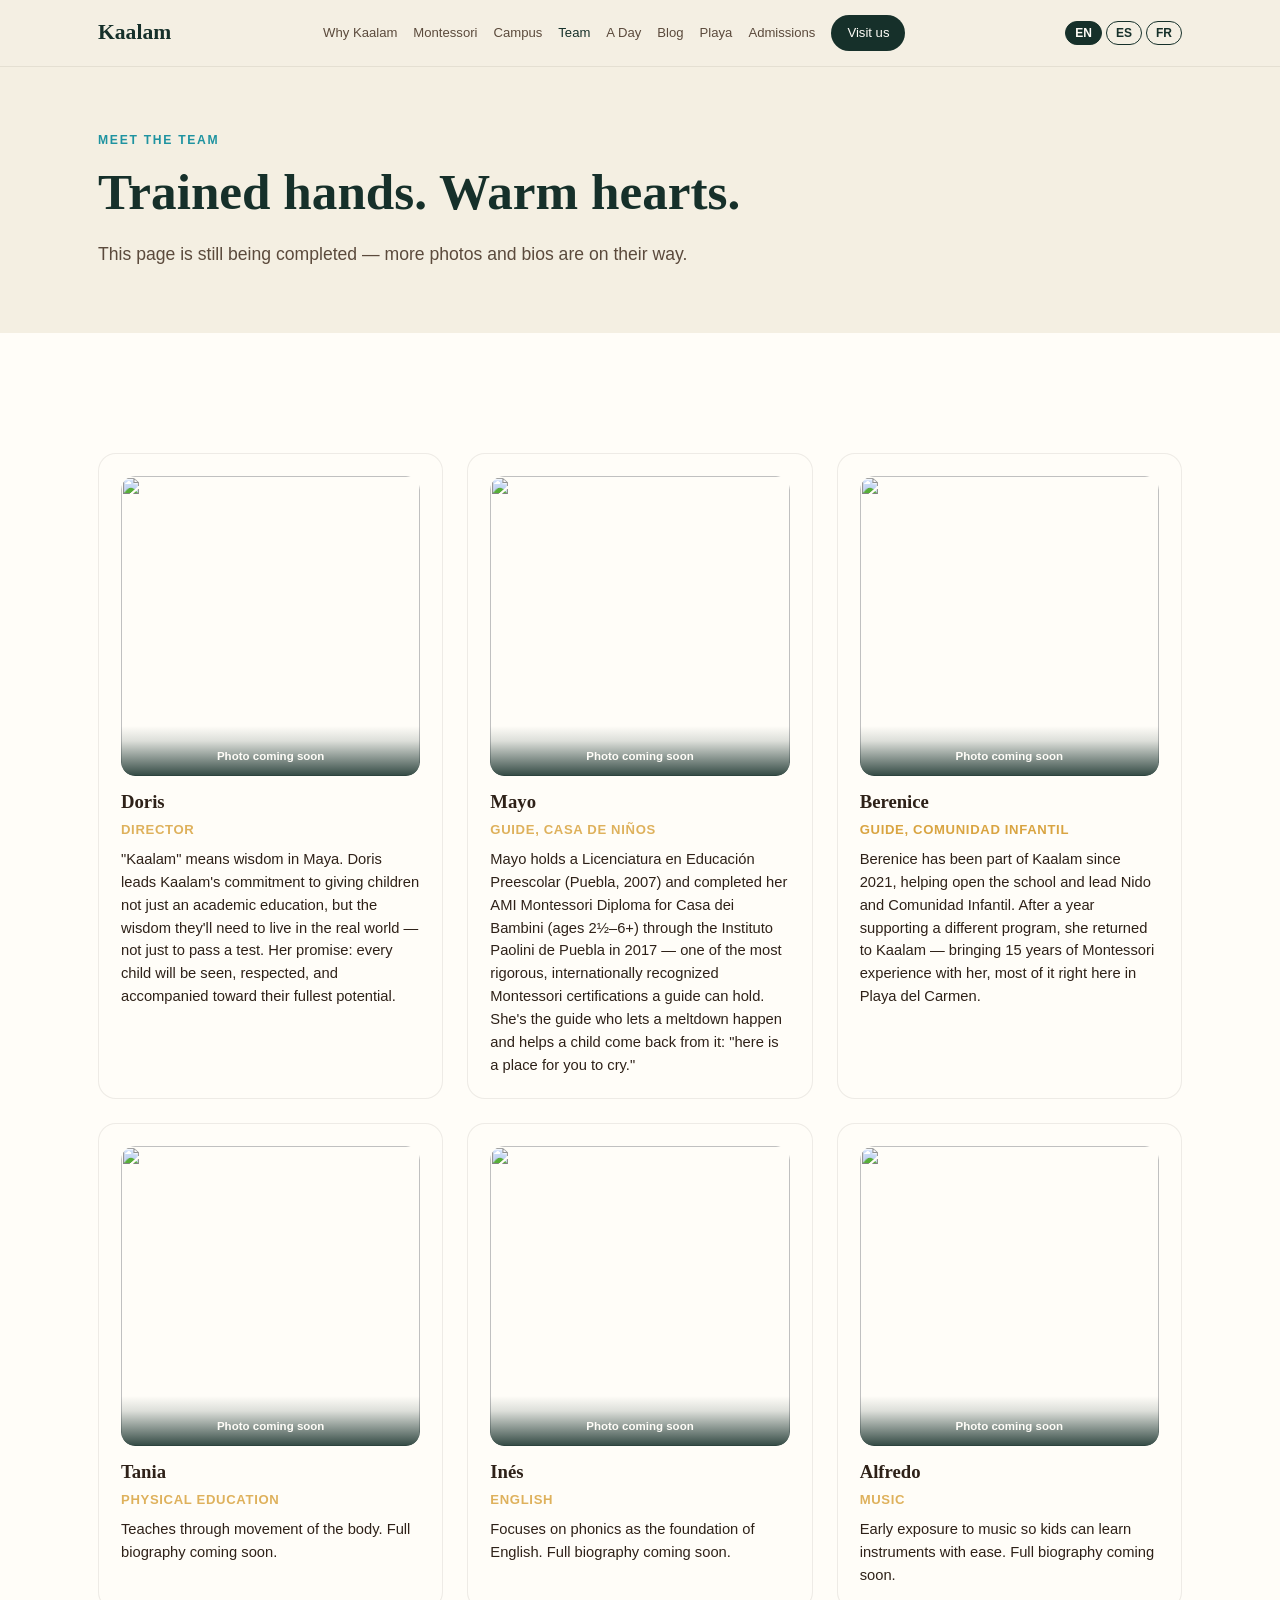
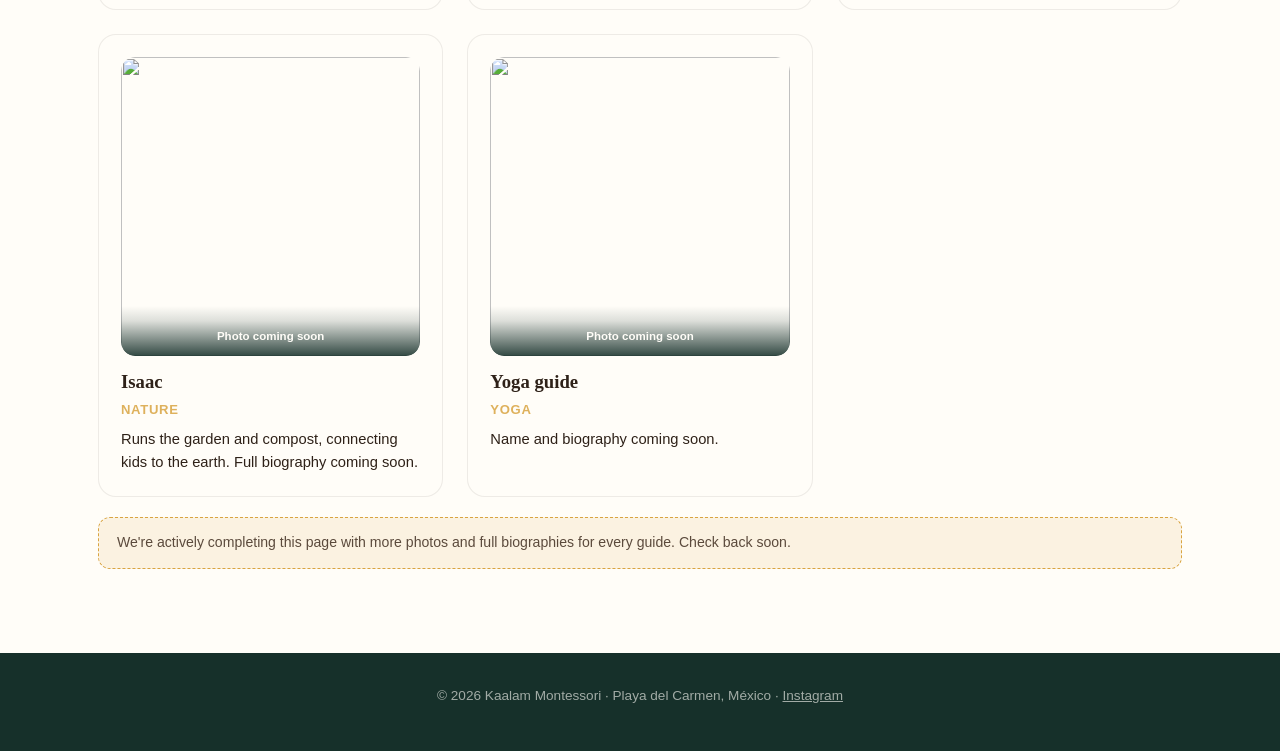
==== commit d5313e90: "Update equipo.html" ====
--- a/equipo.html
+++ b/equipo.html
@@ -3,8 +3,7 @@
 <head>
 <meta charset="UTF-8">
 <meta name="viewport" content="width=device-width, initial-scale=1.0">
-<title>Kaalam Montessori — Playa del Carmen</title>
-<meta name="description" content="Colegio Montessori independiente en Playa del Carmen. Sin SEP, con cenote propio, guías certificadas AMI, y una comunidad real.">
+<title>Equipo — Kaalam Montessori</title>
 <link rel="preconnect" href="https://fonts.googleapis.com">
 <link rel="preconnect" href="https://fonts.gstatic.com" crossorigin>
 <link href="https://fonts.googleapis.com/css2?family=Fraunces:opsz,wght@9..144,400;9..144,500;9..144,600;9..144,700&family=Work+Sans:wght@300;400;500;600;700&family=Caveat:wght@500;600&display=swap" rel="stylesheet">
@@ -26,7 +25,7 @@
       <a href="por-que-kaalam.html"><span data-lang="en">Why Kaalam</span><span data-lang="es">Por qué Kaalam</span><span data-lang="fr">Pourquoi Kaalam</span></a>
       <a href="montessori.html">Montessori</a>
       <a href="campus.html"><span data-lang="en">Campus</span><span data-lang="es">Campus</span><span data-lang="fr">Campus</span></a>
-      <a href="equipo.html"><span data-lang="en">Team</span><span data-lang="es">Equipo</span><span data-lang="fr">Équipe</span></a>
+      <a href="equipo.html" class="active"><span data-lang="en">Team</span><span data-lang="es">Equipo</span><span data-lang="fr">Équipe</span></a>
       <a href="un-dia.html"><span data-lang="en">A Day</span><span data-lang="es">Un Día</span><span data-lang="fr">Une Journée</span></a>
       <a href="blog.html">Blog</a>
       <a href="playa.html">Playa</a>
@@ -41,221 +40,91 @@
   </div>
 </header>
 
-<!-- HERO -->
-<section class="hero">
-  <div class="hero-leaves" aria-hidden="true">
-    <svg viewBox="0 0 1200 700" preserveAspectRatio="xMidYMid slice">
-      <path class="leaf leaf-1" d="M-50,650 C150,500 250,300 200,50 C400,200 420,450 250,650 Z"/>
-      <path class="leaf leaf-2" d="M1250,700 C1000,600 850,400 950,150 C1100,300 1150,500 1250,700 Z"/>
-      <path class="leaf leaf-3" d="M1250,0 C1050,80 950,200 1050,400 C1150,250 1250,150 1250,0 Z"/>
-    </svg>
-  </div>
-  <div class="hero-inner">
-    <p class="eyebrow"><span data-lang="en">Independent Montessori · Playa del Carmen</span><span data-lang="es">Montessori Independiente · Playa del Carmen</span><span data-lang="fr">Montessori Indépendante · Playa del Carmen</span></p>
-    <h1>
-      <span data-lang="en">Freedom needs boundaries.</span>
-      <span data-lang="es">La libertad necesita límites.</span>
-      <span data-lang="fr">La liberté a besoin de limites.</span>
-    </h1>
-    <p class="hero-sub">
-      <span data-lang="en">Kaalam is an independent Montessori school on a real cenote in the jungle — not part of Mexico's federal school system, and never will be. Certified guides. Real nature. A community, not a performance for a bureaucracy.</span>
-      <span data-lang="es">Kaalam es un colegio Montessori independiente sobre un cenote real en la selva — no somos parte del sistema educativo federal de México, y nunca lo seremos. Guías certificadas. Naturaleza real. Una comunidad, no una actuación para una burocracia.</span>
-      <span data-lang="fr">Kaalam est une école Montessori indépendante, construite sur un véritable cénote dans la jungle — nous ne faisons pas partie du système éducatif fédéral mexicain, et ne le ferons jamais. Des éducatrices certifiées. Une nature réelle. Une communauté, pas une performance pour une bureaucratie.</span>
-    </p>
-    <div class="hero-actions">
-      <a href="inscripciones.html" class="btn btn-primary"><span data-lang="en">Book a visit</span><span data-lang="es">Agenda una visita</span><span data-lang="fr">Réservez une visite</span></a>
-      <a href="https://wa.me/529841052595" target="_blank" rel="noopener" class="btn btn-ghost">WhatsApp</a>
-    </div>
+<section class="page-hero">
+  <div class="section-inner">
+    <p class="eyebrow"><span data-lang="en">Meet the team</span><span data-lang="es">Conoce al equipo</span><span data-lang="fr">Rencontrez l'équipe</span></p>
+    <h1><span data-lang="en">Trained hands. Warm hearts.</span><span data-lang="es">Manos capacitadas. Corazones cálidos.</span><span data-lang="fr">Des mains formées. Des cœurs chaleureux.</span></h1>
+    <p class="lead"><span data-lang="en">This page is still being completed — more photos and bios are on their way.</span><span data-lang="es">Esta página sigue en construcción — más fotos y biografías están por llegar.</span><span data-lang="fr">Cette page est encore en cours de construction — d'autres photos et biographies arrivent bientôt.</span></p>
   </div>
 </section>
 
-<!-- WHY DIFFERENT -->
-<section class="section section-dark">
-  <div class="section-inner">
-    <p class="eyebrow light"><span data-lang="en">The main reason families choose Kaalam</span><span data-lang="es">La razón principal para elegir Kaalam</span><span data-lang="fr">La raison principale de choisir Kaalam</span></p>
-    <h2>
-      <span data-lang="en">We answer to your child. Not to the SEP.</span>
-      <span data-lang="es">Le respondemos a tu hijo. No a la SEP.</span>
-      <span data-lang="fr">Nous répondons à votre enfant. Pas au ministère de l'Éducation.</span>
-    </h2>
-    <div class="two-col">
-      <div class="col-text">
-        <p>
-          <span data-lang="en">Kaalam is deliberately independent from Mexico's federal education system, and has no plans to change that. Government-affiliated schools spend enormous energy on paperwork designed to justify funding, not to serve children — and learning quietly turns into a performance for auditors while the real child gets sidelined.</span>
-          <span data-lang="es">Kaalam es deliberadamente independiente del sistema educativo federal de México, y no tenemos planes de cambiar eso. Las escuelas incorporadas al gobierno invierten una energía enorme en trámites diseñados para justificar el financiamiento, no para servir a los niños — y el aprendizaje se convierte, sin darse cuenta, en una actuación para los auditores, mientras el niño real queda en segundo plano.</span>
-          <span data-lang="fr">Kaalam est délibérément indépendante du système éducatif fédéral mexicain, et nous n'avons pas l'intention de changer cela. Les écoles affiliées au gouvernement consacrent une énergie considérable à des démarches conçues pour justifier un financement, pas pour servir les enfants — et l'apprentissage devient silencieusement une représentation pour les inspecteurs, pendant que l'enfant réel passe au second plan.</span>
-        </p>
-        <p>
-          <span data-lang="en">We don't want to be everything to everyone — we want to be exactly what we are, for the families who are looking for precisely that.</span>
-          <span data-lang="es">No queremos ser todo para todos — queremos ser exactamente lo que somos, para las familias que buscan precisamente eso.</span>
-          <span data-lang="fr">Nous ne voulons pas être tout pour tout le monde — nous voulons être exactement ce que nous sommes, pour les familles qui cherchent précisément cela.</span>
-        </p>
-        <a href="por-que-kaalam.html" class="btn btn-ghost"><span data-lang="en">Read the full story</span><span data-lang="es">Lee la historia completa</span><span data-lang="fr">Lire l'histoire complète</span></a>
-      </div>
-      <div class="col-quote">
-        <blockquote>
-          <span data-lang="en">"Kids shouldn't have to perform for the government just to keep the lights on. Here, the only thing they have to do is be a child."</span>
-          <span data-lang="es">"Los niños no deberían tener que actuar para el gobierno solo para mantener las luces encendidas. Aquí, lo único que tienen que hacer es ser niños."</span>
-          <span data-lang="fr">« Les enfants ne devraient pas avoir à se produire pour le gouvernement juste pour continuer à fonctionner. Ici, la seule chose qu'ils doivent faire, c'est être des enfants. »</span>
-        </blockquote>
-      </div>
-    </div>
-  </div>
-</section>
-
-<!-- REAL NATURE -->
 <section class="section">
   <div class="section-inner">
-    <p class="eyebrow"><span data-lang="en">Our campus</span><span data-lang="es">Nuestro campus</span><span data-lang="fr">Notre campus</span></p>
-    <h2>
-      <span data-lang="en">A real cenote. Real jungle. Kids who get dirty.</span>
-      <span data-lang="es">Un cenote real. Selva real. Niños que se ensucian.</span>
-      <span data-lang="fr">Un vrai cénote. Une vraie jungle. Des enfants qui se salissent.</span>
-    </h2>
-    <p class="section-lead">
-      <span data-lang="en">Our outdoor spaces are real jungle and water, not a fenced plastic playground. Here they experiment, search, observe, discover, and have fun — climbing, gardening, and composting alongside our nature guide.</span>
-      <span data-lang="es">Nuestros espacios exteriores son selva y agua reales, no un parque de plástico cercado. Aquí experimentan, buscan, observan, descubren y se divierten — trepando, cultivando y composteando junto a nuestro guía de naturaleza.</span>
-      <span data-lang="fr">Nos espaces extérieurs sont une vraie jungle avec de l'eau, pas une aire de jeux en plastique clôturée. Ici, ils expérimentent, cherchent, observent, découvrent et s'amusent — en grimpant, jardinant et compostant aux côtés de notre guide nature.</span>
-    </p>
-    <div class="photo-grid two">
-      <div class="photo-card">
-        <img src="images/cenote.jpg" alt="El cenote de Kaalam">
-        <div class="cap"><span data-lang="en">The cenote</span><span data-lang="es">El cenote</span><span data-lang="fr">Le cénote</span></div>
-      </div>
-      <div class="photo-card">
-        <img src="images/garden.jpg" alt="Niños explorando el jardín">
-        <div class="cap"><span data-lang="en">Discovering the garden</span><span data-lang="es">Descubriendo el jardín</span><span data-lang="fr">Découvrir le jardin</span></div>
-      </div>
-    </div>
-    <div style="margin-top:28px;">
-      <a href="campus.html" class="btn btn-ghost"><span data-lang="en">See the full campus</span><span data-lang="es">Ve el campus completo</span><span data-lang="fr">Voir tout le campus</span></a>
-    </div>
-  </div>
-</section>
+    <div class="team-grid">
 
-<!-- MONTESSORI AUTHENTICITY -->
-<section class="section section-cream">
-  <div class="section-inner">
-    <p class="eyebrow"><span data-lang="en">The Montessori way</span><span data-lang="es">El método Montessori</span><span data-lang="fr">La méthode Montessori</span></p>
-    <h2>
-      <span data-lang="en">Authentic Montessori is rare. This is what it looks like.</span>
-      <span data-lang="es">El Montessori auténtico es poco común. Así se ve.</span>
-      <span data-lang="fr">Le vrai Montessori est rare. Voici à quoi il ressemble.</span>
-    </h2>
-    <p class="section-lead">
-      <span data-lang="en">Not every school that uses the word "Montessori" lives it. Ours is not a label — it's certified guides, real mixed-age classrooms, and a prepared environment your child works in every single day.</span>
-      <span data-lang="es">No toda escuela que usa la palabra "Montessori" la vive de verdad. La nuestra no es una etiqueta — son guías certificadas, salones de edades mixtas reales, y un ambiente preparado en el que tu hijo trabaja todos los días.</span>
-      <span data-lang="fr">Toutes les écoles qui utilisent le mot « Montessori » ne le vivent pas vraiment. La nôtre n'est pas une étiquette — ce sont des éducatrices certifiées, de vraies classes d'âges mélangés, et un environnement préparé où votre enfant travaille chaque jour.</span>
-    </p>
-    <div class="rings-wrap">
-      <svg class="rings-svg" viewBox="0 0 520 520" aria-hidden="true">
-        <circle class="ring ring-4" cx="260" cy="260" r="230"/>
-        <circle class="ring ring-3" cx="260" cy="260" r="175"/>
-        <circle class="ring ring-2" cx="260" cy="260" r="120"/>
-        <circle class="ring ring-1" cx="260" cy="260" r="65"/>
-      </svg>
-      <div class="rings-labels">
-        <div class="ring-label label-1"><span class="ring-age">0–1.5</span><span class="ring-name">Nido</span></div>
-        <div class="ring-label label-2"><span class="ring-age">1.5–3</span><span class="ring-name">Comunidad</span></div>
-        <div class="ring-label label-3"><span class="ring-age">3–6</span><span class="ring-name">Casa de Niños</span></div>
-        <div class="ring-label label-4"><span class="ring-age">6–12</span><span class="ring-name">Taller</span></div>
-      </div>
-    </div>
-    <div style="text-align:center;">
-      <a href="montessori.html" class="btn btn-ghost"><span data-lang="en">Learn about our method</span><span data-lang="es">Conoce nuestro método</span><span data-lang="fr">Découvrir notre méthode</span></a>
-    </div>
-  </div>
-</section>
-
-<!-- REAL FAMILIES -->
-<section class="section section-dark">
-  <div class="section-inner">
-    <p class="eyebrow light"><span data-lang="en">Real families, real words</span><span data-lang="es">Familias reales, palabras reales</span><span data-lang="fr">De vraies familles, de vrais mots</span></p>
-    <h2>
-      <span data-lang="en">"The school knew something I didn't."</span>
-      <span data-lang="es">"La escuela sabía algo que yo no sabía."</span>
-      <span data-lang="fr">« L'école savait quelque chose que j'ignorais. »</span>
-    </h2>
-    <div class="two-col">
-      <div class="col-quote">
-        <blockquote>
-          <span data-lang="en">A Comunidad Infantil family told us their son arrived "still such a baby." In his very first week, we shared a photo of him eating grapes with a fork — something they'd never dared give him at home, afraid he'd hurt himself. Today, he walks in most days without crying, without fear of being apart from them.</span>
-          <span data-lang="es">Una familia de Comunidad Infantil nos contó que su hijo llegó "muy bebé". En su primera semana, les compartimos una foto de él comiendo uvas con un tenedor — algo que en casa nunca se habían atrevido a darle por miedo a que se lastimara. Hoy, la mayoría de los días entra sin llorar, sin miedo a separarse de ellos.</span>
-          <span data-lang="fr">Une famille de Comunidad Infantil nous a raconté que son fils est arrivé « encore si bébé ». Dès sa première semaine, nous avons partagé une photo de lui mangeant des raisins avec une fourchette — quelque chose qu'ils n'avaient jamais osé lui donner à la maison, de peur qu'il se blesse. Aujourd'hui, il entre la plupart des jours sans pleurer, sans peur d'être séparé d'eux.</span>
-        </blockquote>
-      </div>
-      <div class="col-text">
-        <p>
-          <span data-lang="en">Another family, unprompted, shared publicly that Kaalam is "the only authentic, traditional Montessori program" they know of in the area — and one of the biggest reasons they've stayed in Playa del Carmen as long as they have.</span>
-          <span data-lang="es">Otra familia, sin que se lo pidiéramos, compartió públicamente que Kaalam es "el único programa Montessori auténtico y tradicional" que conocen en la zona — y una de las razones más grandes por las que se han quedado en Playa del Carmen tanto tiempo.</span>
-          <span data-lang="fr">Une autre famille a spontanément partagé publiquement que Kaalam est « le seul programme Montessori authentique et traditionnel » qu'elle connaisse dans la région — et l'une des principales raisons pour lesquelles elle est restée à Playa del Carmen aussi longtemps.</span>
-        </p>
-      </div>
-    </div>
-  </div>
-</section>
-
-<!-- PLAYA -->
-<section class="section section-cream center">
-  <div class="section-inner center">
-    <p class="eyebrow"><span data-lang="en">Playa del Carmen</span><span data-lang="es">Playa del Carmen</span><span data-lang="fr">Playa del Carmen</span></p>
-    <h2>
-      <span data-lang="en">Come raise your kids the way YOU decide to.</span>
-      <span data-lang="es">Ven a criar a tus hijos como TÚ decidas.</span>
-      <span data-lang="fr">Venez élever vos enfants comme VOUS le décidez.</span>
-    </h2>
-    <p class="section-lead">
-      <span data-lang="en">For many families looking at Kaalam, the move isn't just about sun and sea — it's about reclaiming a right that feels like it's quietly slipping away in a lot of places in the US and Canada: raising your own child by your own values, without a system stepping in to override that.</span>
-      <span data-lang="es">Para muchas familias que consideran Kaalam, la mudanza no es solo por el sol y el mar — es recuperar un derecho que parece estarse perdiendo poco a poco en muchos lugares de EE.UU. y Canadá: criar a tu propio hijo según tus propios valores, sin que un sistema intervenga para anularlo.</span>
-      <span data-lang="fr">Pour de nombreuses familles qui envisagent Kaalam, le déménagement ne concerne pas seulement le soleil et la mer — il s'agit de retrouver un droit qui semble s'effriter tranquillement dans beaucoup d'endroits aux États-Unis et au Canada : élever son propre enfant selon ses propres valeurs, sans qu'un système ne s'y interpose.</span>
-    </p>
-    <a href="playa.html" class="btn btn-primary"><span data-lang="en">Why families move here</span><span data-lang="es">Por qué las familias se mudan aquí</span><span data-lang="fr">Pourquoi les familles s'installent ici</span></a>
-  </div>
-</section>
-
-<!-- TEAM TEASER -->
-<section class="section">
-  <div class="section-inner">
-    <p class="eyebrow"><span data-lang="en">Meet the team</span><span data-lang="es">Conoce al equipo</span><span data-lang="fr">Rencontrez l'équipe</span></p>
-    <h2>
-      <span data-lang="en">Trained hands. Warm hearts.</span>
-      <span data-lang="es">Manos capacitadas. Corazones cálidos.</span>
-      <span data-lang="fr">Des mains formées. Des cœurs chaleureux.</span>
-    </h2>
-    <div class="team-grid">
       <div class="team-card placeholder">
         <div class="team-photo has-img"><img src="images/community-work.jpg" alt=""><div class="ph-badge"><span data-lang="en">Photo coming soon</span><span data-lang="es">Foto próximamente</span><span data-lang="fr">Photo à venir</span></div></div>
         <h3>Doris</h3>
         <p class="team-role"><span data-lang="en">Director</span><span data-lang="es">Directora</span><span data-lang="fr">Directrice</span></p>
-        <p><span data-lang="en">Bio coming soon.</span><span data-lang="es">Biografía próximamente.</span><span data-lang="fr">Biographie à venir.</span></p>
+        <p>
+          <span data-lang="en">"Kaalam" means wisdom in Maya. Doris leads Kaalam's commitment to giving children not just an academic education, but the wisdom they'll need to live in the real world — not just to pass a test. Her promise: every child will be seen, respected, and accompanied toward their fullest potential.</span>
+          <span data-lang="es">"Kaalam" significa sabiduría en Maya. Doris lidera el compromiso de Kaalam de dar a los niños no solo una educación académica, sino la sabiduría que van a necesitar para vivir en el mundo real — no solo para pasar un examen. Su promesa: cada niño será visto, respetado y acompañado hacia su máximo potencial.</span>
+          <span data-lang="fr">« Kaalam » signifie sagesse en maya. Doris dirige l'engagement de Kaalam à offrir aux enfants non seulement une éducation académique, mais la sagesse dont ils auront besoin pour vivre dans le monde réel — pas seulement pour réussir un examen. Sa promesse : chaque enfant sera vu, respecté et accompagné vers son plein potentiel.</span>
+        </p>
       </div>
+
       <div class="team-card placeholder">
         <div class="team-photo has-img"><img src="images/cylinders.jpg" alt=""><div class="ph-badge"><span data-lang="en">Photo coming soon</span><span data-lang="es">Foto próximamente</span><span data-lang="fr">Photo à venir</span></div></div>
         <h3>Mayo</h3>
         <p class="team-role"><span data-lang="en">Guide, Casa de Niños</span><span data-lang="es">Guía de Casa de Niños</span><span data-lang="fr">Éducatrice, Casa de Niños</span></p>
-        <p><span data-lang="en">AMI-certified since 2017.</span><span data-lang="es">Certificada AMI desde 2017.</span><span data-lang="fr">Certifiée AMI depuis 2017.</span></p>
+        <p>
+          <span data-lang="en">Mayo holds a Licenciatura en Educación Preescolar (Puebla, 2007) and completed her AMI Montessori Diploma for Casa dei Bambini (ages 2½–6+) through the Instituto Paolini de Puebla in 2017 — one of the most rigorous, internationally recognized Montessori certifications a guide can hold. She's the guide who lets a meltdown happen and helps a child come back from it: "here is a place for you to cry."</span>
+          <span data-lang="es">Mayo tiene una Licenciatura en Educación Preescolar (Puebla, 2007) y completó su Diploma Montessori AMI para Casa dei Bambini (2½–6+ años) en el Instituto Paolini de Puebla en 2017 — una de las certificaciones Montessori más rigurosas y reconocidas internacionalmente que puede tener una guía. Es la guía que deja que suceda una crisis y ayuda al niño a volver de ella: "aquí tienes un lugar para llorar".</span>
+          <span data-lang="fr">Mayo est titulaire d'une Licenciatura en Educación Preescolar (Puebla, 2007) et a obtenu son Diplôme Montessori AMI pour Casa dei Bambini (2½–6+ ans) à l'Instituto Paolini de Puebla en 2017 — l'une des certifications Montessori les plus rigoureuses et reconnues internationalement. C'est l'éducatrice qui laisse une crise se produire et aide l'enfant à en revenir : « voici un endroit où tu peux pleurer ».</span>
+        </p>
       </div>
+
       <div class="team-card">
         <div class="team-photo has-img"><img src="images/climb-2.jpg" alt=""><div class="ph-badge"><span data-lang="en">Photo coming soon</span><span data-lang="es">Foto próximamente</span><span data-lang="fr">Photo à venir</span></div></div>
         <h3>Berenice</h3>
         <p class="team-role"><span data-lang="en">Guide, Comunidad Infantil</span><span data-lang="es">Guía de Comunidad Infantil</span><span data-lang="fr">Éducatrice, Comunidad Infantil</span></p>
-        <p><span data-lang="en">15 years of Montessori experience.</span><span data-lang="es">15 años de experiencia Montessori.</span><span data-lang="fr">15 ans d'expérience Montessori.</span></p>
+        <p>
+          <span data-lang="en">Berenice has been part of Kaalam since 2021, helping open the school and lead Nido and Comunidad Infantil. After a year supporting a different program, she returned to Kaalam — bringing 15 years of Montessori experience with her, most of it right here in Playa del Carmen.</span>
+          <span data-lang="es">Berenice es parte de Kaalam desde 2021, ayudando a abrir la escuela y liderando Nido y Comunidad Infantil. Después de un año apoyando en otro programa, regresó a Kaalam — trayendo consigo 15 años de experiencia Montessori, la mayoría aquí mismo en Playa del Carmen.</span>
+          <span data-lang="fr">Berenice fait partie de Kaalam depuis 2021, ayant contribué à l'ouverture de l'école et dirigeant Nido et Comunidad Infantil. Après une année à soutenir un autre programme, elle est revenue à Kaalam — avec 15 ans d'expérience Montessori, la plupart ici même à Playa del Carmen.</span>
+        </p>
       </div>
+
+      <div class="team-card placeholder">
+        <div class="team-photo has-img"><img src="images/climb-1.jpg" alt=""><div class="ph-badge"><span data-lang="en">Photo coming soon</span><span data-lang="es">Foto próximamente</span><span data-lang="fr">Photo à venir</span></div></div>
+        <h3>Tania</h3>
+        <p class="team-role"><span data-lang="en">Physical Education</span><span data-lang="es">Educación Física</span><span data-lang="fr">Éducation Physique</span></p>
+        <p><span data-lang="en">Teaches through movement of the body. Full biography coming soon.</span><span data-lang="es">Enseña a través del movimiento del cuerpo. Biografía completa próximamente.</span><span data-lang="fr">Enseigne à travers le mouvement du corps. Biographie complète à venir.</span></p>
+      </div>
+
+      <div class="team-card placeholder">
+        <div class="team-photo has-img"><img src="images/grammar-work.jpg" alt=""><div class="ph-badge"><span data-lang="en">Photo coming soon</span><span data-lang="es">Foto próximamente</span><span data-lang="fr">Photo à venir</span></div></div>
+        <h3>Inés</h3>
+        <p class="team-role">English</p>
+        <p><span data-lang="en">Focuses on phonics as the foundation of English. Full biography coming soon.</span><span data-lang="es">Se enfoca en la fonética como base del inglés. Biografía completa próximamente.</span><span data-lang="fr">Se concentre sur la phonétique comme base de l'anglais. Biographie complète à venir.</span></p>
+      </div>
+
+      <div class="team-card placeholder">
+        <div class="team-photo has-img"><img src="images/bead-stair.jpg" alt=""><div class="ph-badge"><span data-lang="en">Photo coming soon</span><span data-lang="es">Foto próximamente</span><span data-lang="fr">Photo à venir</span></div></div>
+        <h3>Alfredo</h3>
+        <p class="team-role"><span data-lang="en">Music</span><span data-lang="es">Música</span><span data-lang="fr">Musique</span></p>
+        <p><span data-lang="en">Early exposure to music so kids can learn instruments with ease. Full biography coming soon.</span><span data-lang="es">Exposición temprana a la música para que los niños aprendan instrumentos con facilidad. Biografía completa próximamente.</span><span data-lang="fr">Une exposition précoce à la musique pour apprendre les instruments avec aisance. Biographie complète à venir.</span></p>
+      </div>
+
+      <div class="team-card placeholder">
+        <div class="team-photo has-img"><img src="images/garden.jpg" alt=""><div class="ph-badge"><span data-lang="en">Photo coming soon</span><span data-lang="es">Foto próximamente</span><span data-lang="fr">Photo à venir</span></div></div>
+        <h3>Isaac</h3>
+        <p class="team-role"><span data-lang="en">Nature</span><span data-lang="es">Naturaleza</span><span data-lang="fr">Nature</span></p>
+        <p><span data-lang="en">Runs the garden and compost, connecting kids to the earth. Full biography coming soon.</span><span data-lang="es">Dirige el huerto y la composta, conectando a los niños con la tierra. Biografía completa próximamente.</span><span data-lang="fr">Gère le jardin et le compost, en connectant les enfants à la terre. Biographie complète à venir.</span></p>
+      </div>
+
+      <div class="team-card placeholder">
+        <div class="team-photo has-img"><img src="images/number-rods.jpg" alt=""><div class="ph-badge"><span data-lang="en">Photo coming soon</span><span data-lang="es">Foto próximamente</span><span data-lang="fr">Photo à venir</span></div></div>
+        <h3><span data-lang="en">Yoga guide</span><span data-lang="es">Guía de Yoga</span><span data-lang="fr">Guide de Yoga</span></h3>
+        <p class="team-role"><span data-lang="en">Yoga</span><span data-lang="es">Yoga</span><span data-lang="fr">Yoga</span></p>
+        <p><span data-lang="en">Name and biography coming soon.</span><span data-lang="es">Nombre y biografía próximamente.</span><span data-lang="fr">Nom et biographie à venir.</span></p>
+      </div>
+
     </div>
-    <div style="text-align:center; margin-top:32px;">
-      <a href="equipo.html" class="btn btn-ghost"><span data-lang="en">Meet the whole team</span><span data-lang="es">Conoce a todo el equipo</span><span data-lang="fr">Rencontrez toute l'équipe</span></a>
-    </div>
-  </div>
-</section>
-
-<!-- FINAL CTA -->
-<section class="section section-dark">
-  <div class="section-inner center">
-    <p class="eyebrow light"><span data-lang="en">Come see it for yourself</span><span data-lang="es">Ven a verlo tú mismo</span><span data-lang="fr">Venez le voir par vous-même</span></p>
-    <h2><span data-lang="en">Book a visit — no commitment, 45 minutes.</span><span data-lang="es">Agenda una visita — sin compromiso, 45 minutos.</span><span data-lang="fr">Réservez une visite — sans engagement, 45 minutes.</span></h2>
-    <div class="hero-actions" style="justify-content:center;">
-      <a href="inscripciones.html" class="btn btn-primary"><span data-lang="en">See how admissions work</span><span data-lang="es">Ve cómo funciona la inscripción</span><span data-lang="fr">Voir comment fonctionne l'admission</span></a>
-      <a href="https://wa.me/529841052595" target="_blank" rel="noopener" class="btn btn-ghost">WhatsApp</a>
+    <div class="placeholder-note">
+      <span data-lang="en">We're actively completing this page with more photos and full biographies for every guide. Check back soon.</span>
+      <span data-lang="es">Estamos completando activamente esta página con más fotos y biografías completas de cada guía. Vuelve pronto.</span>
+      <span data-lang="fr">Nous complétons activement cette page avec plus de photos et des biographies complètes pour chaque éducatrice. Revenez bientôt.</span>
     </div>
   </div>
 </section>
@@ -263,7 +132,6 @@
 <footer class="footer">
   <p>© <span id="year"></span> Kaalam Montessori · Playa del Carmen, México · <a href="https://instagram.com/montessorikaalam" target="_blank" rel="noopener">Instagram</a></p>
 </footer>
-
 <script src="script.js"></script>
 </body>
 </html>
